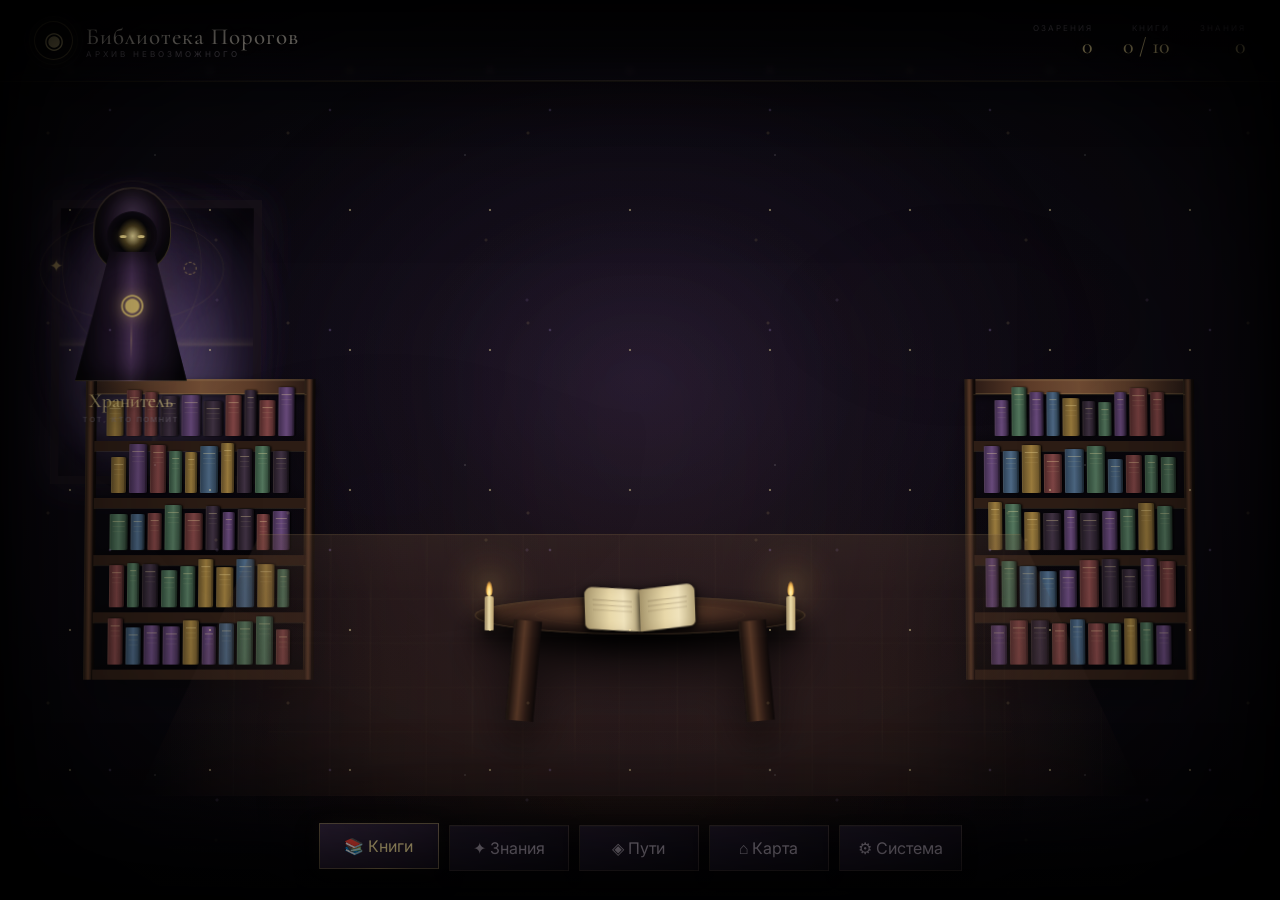
==== Мистическая библиотека/index.html @ 6eb07afe "Add files via upload" ====
<!DOCTYPE html>
<html lang="ru">
<head>
<meta charset="UTF-8">
<meta name="viewport" content="width=device-width, initial-scale=1.0">

<title>Библиотека Порогов</title>

<style>
@import url('https://fonts.googleapis.com/css2?family=Cormorant+Garamond:wght@400;500;600;700&family=Inter:wght@300;400;500;600&display=swap');

:root {
    --bg: #050408;
    --bg2: #0c0910;
    --panel: #12101a;
    --panel2: #1b1524;

    --gold: #cdb36b;
    --gold2: #f1dc98;
    --gold-soft: rgba(216, 189, 114, .25);

    --text: #e7dfd2;
    --muted: #817989;

    --purple: #654b78;
    --purple2: #a17dbd;

    --red: #8b4c4c;
    --green: #668d73;

    --shadow-deep: rgba(0, 0, 0, .85);
    --shadow-soft: rgba(0, 0, 0, .45);

    --room-w: 1180px;
    --room-h: 680px;
}

/* =========================================================
   RESET
========================================================= */

* {
    box-sizing: border-box;
    user-select: none;
}

html,
body {
    margin: 0;
    width: 100%;
    height: 100%;
    overflow: hidden;

    background:
        radial-gradient(
            ellipse at 50% 45%,
            #181321 0%,
            #0b0810 48%,
            #030307 100%
        );

    color: var(--text);
    font-family: Inter, Arial, sans-serif;
}

button {
    font: inherit;
}

/* =========================================================
   ОСНОВНАЯ СЦЕНА
========================================================= */

#game {
    position: relative;

    width: 100vw;
    height: 100vh;

    overflow: hidden;

    isolation: isolate;

    background:
        radial-gradient(
            ellipse at 50% 42%,
            rgba(82, 58, 102, .22) 0%,
            rgba(33, 24, 44, .15) 24%,
            transparent 55%
        ),
        radial-gradient(
            ellipse at 50% 100%,
            rgba(76, 43, 28, .18),
            transparent 55%
        ),
        linear-gradient(
            180deg,
            #08070c 0%,
            #0c0911 45%,
            #050408 100%
        );
}

/*
   Центральное свечение комнаты.
   Создаёт ощущение, что пространство реально освещено.
*/

#game::before {
    content: "";

    position: absolute;
    inset: -20%;

    z-index: -5;

    background:
        radial-gradient(
            ellipse at 50% 44%,
            rgba(112, 77, 135, .12),
            transparent 35%
        ),
        radial-gradient(
            ellipse at 50% 75%,
            rgba(168, 119, 61, .07),
            transparent 30%
        );

    filter: blur(35px);

    animation: roomBreath 9s ease-in-out infinite alternate;
}

/* затемнение по краям */

#game::after {
    content: "";

    position: absolute;
    inset: 0;

    z-index: 490;

    pointer-events: none;

    background:
        radial-gradient(
            ellipse at center,
            transparent 45%,
            rgba(0, 0, 0, .18) 70%,
            rgba(0, 0, 0, .75) 100%
        );

    mix-blend-mode: multiply;
}

/* =========================================================
   ФОНОВАЯ АТМОСФЕРА
========================================================= */

#stars,
#dust,
#vignette {
    position: absolute;
    inset: 0;

    pointer-events: none;
}

/* звёзды */

#stars {
    z-index: 1;

    opacity: .45;

    background-image:
        radial-gradient(
            circle,
            rgba(255, 235, 170, .9) 0 1px,
            transparent 1.6px
        ),
        radial-gradient(
            circle,
            rgba(180, 150, 220, .55) 0 1px,
            transparent 1.7px
        ),
        radial-gradient(
            circle,
            rgba(255, 255, 255, .25) 0 .7px,
            transparent 1.3px
        );

    background-size:
        140px 140px,
        220px 220px,
        310px 310px;

    animation:
        starsMove 55s linear infinite,
        starsPulse 7s ease-in-out infinite alternate;
}

/* пыль */

#dust {
    z-index: 2;

    opacity: .18;

    background:
        radial-gradient(
            circle at 20% 70%,
            rgba(214, 185, 121, .8) 0 1px,
            transparent 2px
        ),
        radial-gradient(
            circle at 70% 20%,
            rgba(169, 139, 196, .8) 0 1px,
            transparent 2px
        ),
        radial-gradient(
            circle at 80% 80%,
            rgba(214, 185, 121, .7) 0 1px,
            transparent 2px
        );

    background-size:
        240px 190px,
        310px 250px,
        270px 300px;

    filter: blur(.2px);

    animation:
        dustMove 32s linear infinite,
        dustFloat 9s ease-in-out infinite alternate;
}

/* дополнительный туман */

#dust::after {
    content: "";

    position: absolute;
    inset: 0;

    background:
        radial-gradient(
            ellipse at 30% 55%,
            rgba(105, 77, 126, .05),
            transparent 35%
        ),
        radial-gradient(
            ellipse at 75% 35%,
            rgba(221, 195, 112, .04),
            transparent 30%
        );

    filter: blur(30px);

    animation: mistDrift 18s ease-in-out infinite alternate;
}

/* виньетка */

#vignette {
    z-index: 500;

    box-shadow:
        inset 0 0 220px rgba(0, 0, 0, .95),
        inset 0 0 90px rgba(0, 0, 0, .85),
        inset 0 0 30px rgba(0, 0, 0, .7);
}

/* =========================================================
   HEADER
========================================================= */

#topbar {
    position: absolute;
    z-index: 100;

    left: 0;
    right: 0;
    top: 0;

    height: 82px;

    display: flex;
    align-items: center;
    justify-content: space-between;

    padding: 0 34px;

    background:
        linear-gradient(
            180deg,
            rgba(4, 3, 7, .98),
            rgba(5, 4, 8, .76) 55%,
            transparent
        );

    border-bottom: 1px solid rgba(216, 189, 114, .09);

    box-shadow:
        0 15px 45px rgba(0, 0, 0, .35);

    backdrop-filter: blur(3px);
}

/* тонкая золотая линия */

#topbar::after {
    content: "";

    position: absolute;

    left: 4%;
    right: 4%;
    bottom: 0;

    height: 1px;

    background:
        linear-gradient(
            90deg,
            transparent,
            rgba(216, 189, 114, .25),
            transparent
        );

    opacity: .5;
}

.logo {
    display: flex;
    align-items: center;
    gap: 13px;
}

.logoSymbol {
    position: relative;

    width: 39px;
    height: 39px;

    border: 1px solid rgba(216, 189, 114, .45);
    border-radius: 50%;

    display: grid;
    place-items: center;

    color: var(--gold2);

    font-family: "Cormorant Garamond", serif;
    font-size: 23px;

    background:
        radial-gradient(
            circle,
            rgba(216, 189, 114, .08),
            transparent 70%
        );

    box-shadow:
        0 0 20px rgba(216, 189, 114, .12),
        inset 0 0 12px rgba(216, 189, 114, .06);

    animation: logoPulse 5s ease-in-out infinite;
}

.logoSymbol::before,
.logoSymbol::after {
    content: "";

    position: absolute;

    border-radius: 50%;

    border: 1px solid rgba(216, 189, 114, .08);
}

.logoSymbol::before {
    inset: -6px;
}

.logoSymbol::after {
    inset: -11px;

    border-color: rgba(161, 125, 189, .04);
}

.logoText strong {
    display: block;

    font-family: "Cormorant Garamond", serif;
    font-size: 23px;
    font-weight: 500;

    letter-spacing: 1px;

    text-shadow:
        0 0 18px rgba(216, 189, 114, .12);
}

.logoText span {
    display: block;

    margin-top: -2px;

    color: #6d6672;

    font-size: 8px;
    letter-spacing: 3px;

    text-transform: uppercase;
}

.stats {
    display: flex;
    align-items: center;
    gap: 30px;
}

.stat {
    text-align: right;
}

.stat small {
    display: block;

    color: #68616d;

    font-size: 8px;
    letter-spacing: 2px;

    text-transform: uppercase;
}

.stat b {
    color: var(--gold2);

    font-family: "Cormorant Garamond", serif;

    font-size: 22px;
    font-weight: 500;

    text-shadow:
        0 0 12px rgba(216, 189, 114, .18);
}

/* =========================================================
   БИБЛИОТЕКА
========================================================= */

#library {
    position: absolute;
    inset: 0;

    perspective: 1400px;
}

/* пространство комнаты */

#room {
    position: absolute;

    left: 50%;
    top: 50%;

    width: var(--room-w);
    height: var(--room-h);

    transform:
        translate(-50%, -45%)
        perspective(1400px)
        rotateX(.7deg);

    transform-style: preserve-3d;
}

/* =========================================================
   ПОЛ
========================================================= */

.floor {
    position: absolute;

    left: 90px;
    right: 90px;
    bottom: 30px;

    height: 260px;

    background:
        linear-gradient(
            90deg,
            transparent,
            rgba(85, 57, 47, .12) 8%,
            rgba(67, 43, 38, .42) 25%,
            rgba(45, 29, 31, .72) 50%,
            rgba(67, 43, 38, .42) 75%,
            rgba(85, 57, 47, .12) 92%,
            transparent
        );

    clip-path: polygon(12% 0, 88% 0, 100% 100%, 0 100%);

    border-top: 1px solid rgba(216, 189, 114, .14);

    box-shadow:
        0 -20px 60px rgba(0, 0, 0, .25);
}

.floor::before {
    content: "";

    position: absolute;
    inset: 0;

    background:
        linear-gradient(
            180deg,
            rgba(216, 189, 114, .04),
            transparent 25%
        ),
        repeating-linear-gradient(
            90deg,
            transparent 0 94px,
            rgba(216, 189, 114, .025) 95px 96px
        );

    opacity: .8;
}

.floor::after {
    content: "";

    position: absolute;

    inset: 20px 13%;

    background:
        repeating-linear-gradient(
            90deg,
            transparent 0 100px,
            rgba(216, 189, 114, .045) 101px 102px
        ),
        repeating-linear-gradient(
            0deg,
            transparent 0 42px,
            rgba(216, 189, 114, .025) 43px 44px
        );

    opacity: .65;

    mask-image: linear-gradient(
        to bottom,
        transparent,
        black 20%,
        black 80%,
        transparent
    );
}

/* =========================================================
   ОКНА
========================================================= */

.window {
    position: absolute;

    top: 55px;

    width: 210px;
    height: 285px;

    border: 8px solid #171119;

    background:
        linear-gradient(
            90deg,
            transparent 48%,
            rgba(216, 189, 114, .16) 49%,
            rgba(216, 189, 114, .08) 50%,
            transparent 52%
        ),
        linear-gradient(
            0deg,
            transparent 48%,
            rgba(216, 189, 114, .16) 49%,
            rgba(216, 189, 114, .08) 50%,
            transparent 52%
        ),
        radial-gradient(
            circle at 50% 65%,
            #514567,
            #20182d 50%,
            #09080e 100%
        );

    box-shadow:
        inset 0 0 50px rgba(0, 0, 0, .95),
        inset 0 0 20px rgba(116, 83, 144, .25),
        0 0 40px rgba(70, 50, 90, .15);
}

/* лунный свет из окна */

.window::before {
    content: "";

    position: absolute;

    left: 50%;
    top: 45%;

    width: 260px;
    height: 320px;

    transform: translate(-50%, -50%);

    background:
        radial-gradient(
            ellipse,
            rgba(144, 117, 177, .13),
            rgba(102, 76, 130, .05) 35%,
            transparent 70%
        );

    filter: blur(18px);

    pointer-events: none;

    animation: moonGlow 6s ease-in-out infinite alternate;
}

.window::after {
    content: "";

    position: absolute;

    inset: -25px;

    background:
        radial-gradient(
            ellipse,
            rgba(123, 92, 153, .18),
            transparent 68%
        );

    filter: blur(8px);
}

/* =========================================================
   ПОЛКИ
========================================================= */

.shelf {
    position: absolute;

    width: 230px;
    height: 300px;

    bottom: 145px;

    filter:
        drop-shadow(0 20px 18px rgba(0, 0, 0, .4));
}

.shelf.left {
    left: 35px;
}

.shelf.right {
    right: 35px;
}

.shelfTop {
    position: absolute;

    left: 0;
    right: 0;
    top: 0;

    height: 15px;

    background:
        linear-gradient(
            90deg,
            #241713,
            #5d3d2a 28%,
            #765036 50%,
            #5d3d2a 72%,
            #241713
        );

    border: 1px solid rgba(216, 189, 114, .2);

    box-shadow:
        inset 0 1px rgba(255, 221, 164, .08),
        0 4px 8px rgba(0, 0, 0, .55);
}

.shelfSide {
    position: absolute;

    top: 0;
    bottom: 0;

    width: 11px;

    background:
        linear-gradient(
            90deg,
            #17100d,
            #593a28 45%,
            #2a1b15 70%,
            #120c0a
        );

    box-shadow:
        inset 1px 0 rgba(216, 189, 114, .08),
        inset -3px 0 rgba(0, 0, 0, .45);
}

.shelfSide.l {
    left: 0;
}

.shelfSide.r {
    right: 0;
}

.shelfRow {
    position: absolute;

    left: 9px;
    right: 9px;

    height: 57px;

    border-bottom: 10px solid #2d1d15;
    border-top: 1px solid rgba(216, 189, 114, .12);

    display: flex;
    align-items: flex-end;
    justify-content: center;

    gap: 3px;

    padding-bottom: 5px;

    box-shadow:
        inset 0 -5px 8px rgba(0, 0, 0, .25);
}

.row1 { top: 15px; }
.row2 { top: 72px; }
.row3 { top: 129px; }
.row4 { top: 186px; }
.row5 { top: 243px; }

/* =========================================================
   КНИГИ
========================================================= */

.book {
    position: relative;

    width: 15px;
    height: 43px;

    border-radius: 1px 2px 2px 1px;

    cursor: pointer;

    transition:
        transform .35s cubic-bezier(.2, .8, .2, 1),
        filter .35s,
        box-shadow .35s;

    box-shadow:
        1px 0 2px #000,
        inset 1px 0 rgba(255, 230, 180, .08),
        inset -2px 0 rgba(0, 0, 0, .25);
}

.book:hover {
    transform:
        translateY(-9px)
        translateZ(12px)
        rotate(-2deg);

    filter: brightness(1.35);

    box-shadow:
        4px 10px 15px rgba(0, 0, 0, .55),
        0 0 12px rgba(216, 189, 114, .12);
}

.book::after {
    content: "";

    position: absolute;

    left: 3px;
    right: 3px;
    top: 7px;

    height: 1px;

    background: rgba(255, 235, 170, .3);

    box-shadow:
        0 5px rgba(255, 235, 170, .08),
        0 10px rgba(255, 235, 170, .06);
}

.book.gold {
    background: linear-gradient(90deg, #604c27, #9a7b3d, #624d27);
}

.book.purple {
    background: linear-gradient(90deg, #3e2b4c, #684a7b, #34233f);
}

.book.red {
    background: linear-gradient(90deg, #4e2929, #804545, #472626);
}

.book.green {
    background: linear-gradient(90deg, #304b3a, #54775e, #293d30);
}

.book.blue {
    background: linear-gradient(90deg, #2d4054, #4d6884, #263747);
}

.book.dark {
    background: linear-gradient(90deg, #211922, #403243, #1b141d);
}

/* =========================================================
   СТОЛ
========================================================= */

.table {
    position: absolute;

    left: 50%;
    bottom: 118px;

    width: 330px;
    height: 110px;

    transform: translateX(-50%);

    filter:
        drop-shadow(0 25px 20px rgba(0, 0, 0, .55));
}

.tableTop {
    position: absolute;

    left: 0;
    right: 0;
    top: 0;

    height: 38px;

    border-radius: 50%;

    background:
        radial-gradient(
            ellipse at 45% 38%,
            #69452e,
            #40281f 45%,
            #211513 75%,
            #100b0c 100%
        );

    border: 1px solid rgba(216, 189, 114, .18);

    box-shadow:
        inset 0 2px 5px rgba(255, 215, 157, .08),
        inset 0 -8px 15px rgba(0, 0, 0, .45),
        0 14px 25px #000;
}

.tableTop::after {
    content: "";

    position: absolute;
    inset: 7px 18%;

    border-radius: 50%;

    border: 1px solid rgba(216, 189, 114, .04);
}

.tableLeg {
    position: absolute;

    top: 24px;

    width: 28px;
    height: 100px;

    background:
        linear-gradient(
            90deg,
            #120b0a,
            #563726 40%,
            #2b1a14 70%,
            #0d0808
        );

    box-shadow:
        inset 2px 0 rgba(255, 214, 151, .04);
}

.tableLeg.left {
    left: 35px;
    transform: rotate(5deg);
}

.tableLeg.right {
    right: 35px;
    transform: rotate(-5deg);
}

/* =========================================================
   ОТКРЫТАЯ КНИГА
========================================================= */

.openBook {
    position: absolute;

    z-index: 10;

    left: 50%;
    top: -10px;

    width: 110px;
    height: 45px;

    transform:
        translateX(-50%)
        rotate(-2deg);

    cursor: pointer;

    filter:
        drop-shadow(0 5px 8px rgba(0, 0, 0, .6));
}

.page {
    position: absolute;

    top: 0;

    width: 55px;
    height: 42px;

    background:
        linear-gradient(
            90deg,
            #aa9a70,
            #e8d8a9 45%,
            #f0e3bc 70%,
            #b9a97d
        );

    box-shadow:
        0 2px 6px #000,
        inset 0 0 10px rgba(100, 70, 35, .15);
}

.page.left {
    left: 0;

    transform: skewY(5deg);

    border-radius: 8px 1px 1px 5px;
}

.page.right {
    right: 0;

    transform: skewY(-5deg);

    border-radius: 1px 8px 5px 1px;
}

.page::after {
    content: "";

    position: absolute;

    left: 8px;
    right: 8px;
    top: 12px;

    height: 1px;

    background: rgba(80, 60, 40, .3);

    box-shadow:
        0 5px rgba(80, 60, 40, .25),
        0 10px rgba(80, 60, 40, .2);
}

/* =========================================================
   СВЕЧИ
========================================================= */

.candle {
    position: absolute;

    bottom: 194px;

    width: 9px;
    height: 34px;

    z-index: 20;

    background:
        linear-gradient(
            90deg,
            #8f7955,
            #eee0b0 48%,
            #b39b6c
        );

    border-radius: 2px 2px 1px 1px;

    box-shadow:
        inset 1px 0 rgba(255, 255, 220, .2),
        0 5px 8px rgba(0, 0, 0, .45);
}

/* свет свечи */

.candle::after {
    content: "";

    position: absolute;

    left: 50%;
    top: -55px;

    width: 90px;
    height: 90px;

    transform: translateX(-50%);

    border-radius: 50%;

    background:
        radial-gradient(
            circle,
            rgba(255, 214, 116, .14),
            rgba(216, 157, 66, .05) 35%,
            transparent 70%
        );

    filter: blur(7px);

    animation: candleGlow 1.4s ease-in-out infinite alternate;
}

.candle::before {
    content: "";

    position: absolute;

    width: 7px;
    height: 15px;

    left: 1px;
    top: -15px;

    border-radius: 50% 50% 45% 45%;

    background:
        radial-gradient(
            ellipse at 50% 75%,
            #fff9c5,
            #ffd36d 38%,
            #d89942 55%,
            transparent 75%
        );

    filter: blur(.3px);

    animation:
        flame 1.2s ease-in-out infinite alternate;
}

.candle.one {
    left: 435px;
}

.candle.two {
    right: 435px;
}

/* =========================================================
   ХРАНИТЕЛЬ
========================================================= */

#keeper {
    position: absolute;

    z-index: 80;

    width: 160px;
    height: 245px;

    cursor: pointer;

    transition:
        left 1.2s cubic-bezier(.2, .8, .2, 1),
        top 1.2s cubic-bezier(.2, .8, .2, 1),
        opacity .7s,
        transform .6s;

    animation:
        keeperFloat 5s ease-in-out infinite;
}

.keeperAura {
    position: absolute;

    left: 50%;
    top: 45px;

    width: 190px;
    height: 190px;

    transform: translateX(-50%);

    border-radius: 50%;

    background:
        radial-gradient(
            circle,
            rgba(221, 195, 112, .18),
            rgba(120, 76, 155, .1) 36%,
            transparent 70%
        );

    filter: blur(10px);

    animation:
        auraPulse 4s ease-in-out infinite;
}

.keeperShadow {
    position: absolute;

    left: 50%;
    bottom: 8px;

    width: 115px;
    height: 25px;

    transform: translateX(-50%);

    border-radius: 50%;

    background:
        radial-gradient(
            ellipse,
            rgba(220, 188, 100, .2),
            transparent 70%
        );

    filter: blur(6px);

    animation: shadowPulse 5s ease-in-out infinite;
}

.keeperBody {
    position: absolute;

    left: 50%;
    bottom: 13px;

    width: 110px;
    height: 190px;

    transform: translateX(-50%);
}

.keeperHood {
    position: absolute;

    left: 50%;
    top: 0;

    width: 78px;
    height: 85px;

    transform: translateX(-50%);

    border-radius: 48% 48% 42% 42%;

    background:
        radial-gradient(
            ellipse at 50% 30%,
            #4a3754,
            #201526 48%,
            #0a080e 80%
        );

    border: 1px solid rgba(220, 190, 105, .25);

    box-shadow:
        inset 0 0 25px #000,
        inset 0 0 8px rgba(216, 189, 114, .1),
        0 0 30px rgba(100, 70, 130, .15);
}

.keeperFace {
    position: absolute;

    left: 50%;
    top: 23px;

    width: 51px;
    height: 50px;

    transform: translateX(-50%);

    border-radius: 50%;

    background:
        radial-gradient(
            ellipse,
            #050409 0 45%,
            #100b15 70%,
            transparent 72%
        );

    overflow: hidden;
}

.keeperLight {
    position: absolute;

    left: 50%;
    top: 50%;

    width: 30px;
    height: 36px;

    transform: translate(-50%, -50%);

    border-radius: 50%;

    background:
        radial-gradient(
            ellipse,
            rgba(255, 238, 171, .95),
            rgba(220, 182, 83, .35) 40%,
            transparent 72%
        );

    filter: blur(.5px);

    animation:
        keeperLight 3s ease-in-out infinite;
}

.keeperEye {
    position: absolute;

    z-index: 4;

    top: 24px;

    width: 7px;
    height: 3px;

    border-radius: 50%;

    background: #f6df91;

    box-shadow:
        0 0 8px #f0ce6b,
        0 0 18px rgba(240, 206, 107, .7);
}

.keeperEye.left {
    left: 13px;
}

.keeperEye.right {
    right: 13px;
}

.keeperRobe {
    position: absolute;

    left: 50%;
    top: 65px;

    width: 112px;
    height: 130px;

    transform: translateX(-50%);

    clip-path: polygon(
        30% 0,
        70% 0,
        100% 100%,
        0 100%
    );

    background:
        linear-gradient(
            90deg,
            #09070d,
            #24172d 35%,
            #50365e 50%,
            #24172d 65%,
            #08070c
        );

    box-shadow:
        inset 0 0 30px #000,
        inset 0 0 10px rgba(216, 189, 114, .06);

    border-bottom: 1px solid rgba(220, 190, 105, .2);
}

.robeSymbol {
    position: absolute;

    left: 50%;
    top: 35px;

    transform: translateX(-50%);

    color: #d8bd6d;

    font-family: "Cormorant Garamond", serif;
    font-size: 29px;

    text-shadow:
        0 0 15px rgba(220, 190, 105, .7),
        0 0 30px rgba(220, 190, 105, .25);

    animation: symbolPulse 3.5s infinite;
}

.robeLine {
    position: absolute;

    left: 50%;
    top: 70px;

    width: 1px;
    height: 38px;

    transform: translateX(-50%);

    background:
        linear-gradient(
            transparent,
            rgba(220, 190, 105, .5),
            transparent
        );
}

.keeperOrbit {
    position: absolute;

    left: 50%;
    top: 72px;

    width: 185px;
    height: 105px;

    transform: translateX(-50%);

    border: 1px solid rgba(220, 190, 105, .07);

    border-radius: 50%;

    pointer-events: none;

    box-shadow:
        0 0 20px rgba(161, 125, 189, .04);
}

.keeperOrbit span {
    position: absolute;

    color: rgba(220, 190, 105, .5);

    font-family: "Cormorant Garamond", serif;
    font-size: 17px;

    text-shadow:
        0 0 10px rgba(220, 190, 105, .25);
}

.orbit1 {
    animation: orbitRotate 13s linear infinite;
}

.orbit1 span {
    left: 8px;
    top: 38px;
}

.orbit2 {
    width: 140px;
    height: 175px;

    top: 35px;

    animation: orbitReverse 17s linear infinite;
}

.orbit2 span {
    right: 3px;
    top: 76px;
}

.keeperName {
    position: absolute;

    left: 50%;
    bottom: -35px;

    transform: translateX(-50%);

    width: 190px;

    text-align: center;

    opacity: .72;

    text-shadow:
        0 2px 8px rgba(0, 0, 0, .9);
}

.keeperName strong {
    display: block;

    color: #d9c783;

    font-family: "Cormorant Garamond", serif;
    font-size: 20px;
    font-weight: 500;
}

.keeperName span {
    display: block;

    margin-top: 2px;

    color: #756d79;

    font-size: 7px;
    letter-spacing: 2px;

    text-transform: uppercase;
}

.keeperPrompt {
    position: absolute;

    left: 50%;
    top: -25px;

    transform:
        translateX(-50%)
        scale(.7);

    width: 26px;
    height: 26px;

    display: grid;
    place-items: center;

    border-radius: 50%;

    border: 1px solid rgba(220, 190, 105, .4);

    color: #e4cd83;

    font-size: 9px;

    background:
        radial-gradient(
            circle,
            rgba(216, 189, 114, .08),
            transparent
        );

    opacity: 0;

    transition: .3s;
}

#keeper:hover {
    transform:
        scale(1.06)
        translateY(-5px);

    filter:
        drop-shadow(0 0 35px rgba(210, 180, 100, .35));
}

#keeper:hover .keeperPrompt {
    opacity: 1;

    transform:
        translateX(-50%)
        scale(1);
}

#keeper.hidden {
    opacity: 0;
    pointer-events: none;
}

/* =========================================================
   НИЖНЕЕ МЕНЮ
========================================================= */

#bottom {
    position: absolute;

    z-index: 100;

    left: 0;
    right: 0;
    bottom: 0;

    height: 105px;

    display: flex;
    align-items: center;
    justify-content: center;

    gap: 10px;

    background:
        linear-gradient(
            0deg,
            rgba(4, 4, 7, .99),
            rgba(4, 4, 7, .82),
            transparent
        );

    box-shadow:
        0 -20px 50px rgba(0, 0, 0, .25);
}

.menuBtn {
    position: relative;

    min-width: 120px;

    padding: 12px 18px;

    border: 1px solid rgba(216, 189, 114, .12);

    background:
        linear-gradient(
            135deg,
            rgba(30, 23, 39, .88),
            rgba(13, 10, 18, .92)
        );

    color: #938a98;

    cursor: pointer;

    transition:
        color .3s,
        border-color .3s,
        background .3s,
        transform .3s,
        box-shadow .3s;

    box-shadow:
        0 5px 15px rgba(0, 0, 0, .25),
        inset 0 1px rgba(255, 255, 255, .02);
}

.menuBtn::before {
    content: "";

    position: absolute;

    left: 20%;
    right: 20%;
    bottom: -1px;

    height: 1px;

    background:
        linear-gradient(
            90deg,
            transparent,
            rgba(216, 189, 114, .45),
            transparent
        );

    transform: scaleX(0);

    transition: transform .3s;
}

.menuBtn:hover,
.menuBtn.active {
    color: var(--gold2);

    border-color: rgba(216, 189, 114, .4);

    background:
        linear-gradient(
            135deg,
            rgba(53, 39, 64, .95),
            rgba(25, 18, 32, .95)
        );

    transform: translateY(-2px);

    box-shadow:
        0 8px 25px rgba(0, 0, 0, .4),
        0 0 20px rgba(216, 189, 114, .06);
}

.menuBtn:hover::before,
.menuBtn.active::before {
    transform: scaleX(1);
}

/* =========================================================
   ПАНЕЛИ
========================================================= */

.overlay {
    position: absolute;

    z-index: 400;

    inset: 0;

    display: none;

    align-items: center;
    justify-content: center;

    background:
        radial-gradient(
            ellipse at center,
            rgba(70, 45, 88, .08),
            rgba(2, 2, 5, .86)
        );

    backdrop-filter: blur(10px);
}

.overlay::before {
    content: "";

    position: absolute;
    inset: 0;

    background:
        radial-gradient(
            circle at center,
            transparent 25%,
            rgba(0, 0, 0, .4) 100%
        );

    pointer-events: none;
}

.overlay.show {
    display: flex;

    animation: overlayAppear .45s ease both;
}

.panel {
    position: relative;

    width: min(900px, 90vw);
    max-height: 82vh;

    overflow: auto;

    padding: 35px;

    background:
        linear-gradient(
            135deg,
            rgba(31, 23, 41, .98),
            rgba(9, 8, 13, .99)
        );

    border: 1px solid rgba(216, 189, 114, .22);

    box-shadow:
        0 30px 100px #000,
        0 0 80px rgba(94, 63, 116, .12),
        inset 0 0 60px rgba(110, 70, 130, .05);

    animation:
        panelAppear .5s cubic-bezier(.2, .8, .2, 1) both;
}

.panel::before {
    content: "";

    position: absolute;

    inset: 0;

    pointer-events: none;

    background:
        radial-gradient(
            ellipse at 50% 0%,
            rgba(216, 189, 114, .06),
            transparent 45%
        );
}

.panel::-webkit-scrollbar {
    width: 5px;
}

.panel::-webkit-scrollbar-thumb {
    background:
        linear-gradient(
            #66506f,
            #382d3e
        );
}

.close {
    float: right;

    border: 0;

    background: none;

    color: #776f7b;

    font-size: 22px;

    cursor: pointer;

    transition: .25s;
}

.close:hover {
    color: var(--gold2);

    transform: rotate(90deg);
}

.panelTitle {
    margin: 0 0 5px;

    font-family: "Cormorant Garamond", serif;

    font-size: 38px;
    font-weight: 500;

    color: var(--gold2);

    text-shadow:
        0 0 25px rgba(216, 189, 114, .1);
}

.panelSubtitle {
    color: #766d79;

    font-size: 10px;
    letter-spacing: 3px;

    text-transform: uppercase;

    margin-bottom: 28px;
}

/* =========================================================
   КНИГИ
========================================================= */

.booksGrid {
    display: grid;

    grid-template-columns: repeat(3, 1fr);

    gap: 12px;
}

.bookCard {
    position: relative;

    min-height: 180px;

    padding: 20px;

    background:
        linear-gradient(
            135deg,
            rgba(39, 29, 47, .8),
            rgba(20, 15, 26, .85)
        );

    border: 1px solid rgba(216, 189, 114, .1);

    cursor: pointer;

    transition:
        transform .35s,
        border-color .35s,
        background .35s,
        box-shadow .35s;

    box-shadow:
        0 8px 20px rgba(0, 0, 0, .2);
}

.bookCard:hover {
    transform: translateY(-5px);

    border-color: rgba(216, 189, 114, .35);

    background:
        linear-gradient(
            135deg,
            rgba(57, 42, 66, .92),
            rgba(24, 18, 31, .95)
        );

    box-shadow:
        0 14px 35px rgba(0, 0, 0, .45),
        0 0 25px rgba(216, 189, 114, .05);
}

.bookCard.locked {
    opacity: .38;
    filter: grayscale(.6);
}

.bookCard .cover {
    width: 45px;
    height: 58px;

    margin-bottom: 15px;

    display: grid;
    place-items: center;

    color: #e3ce8b;

    font-family: "Cormorant Garamond", serif;
    font-size: 24px;

    background:
        linear-gradient(
            145deg,
            #59446a,
            #1e1425
        );

    border: 1px solid rgba(216, 189, 114, .25);

    box-shadow:
        3px 5px 10px #000,
        inset 0 1px rgba(255, 235, 180, .08);
}

.bookCard h3 {
    margin: 0 0 6px;

    font-family: "Cormorant Garamond", serif;

    font-size: 22px;
    font-weight: 500;
}

.bookCard p {
    margin: 0;

    color: #847b87;

    font-size: 11px;
    line-height: 1.6;
}

.tag {
    position: absolute;

    right: 12px;
    top: 12px;

    color: #786c80;

    font-size: 8px;
    letter-spacing: 1px;

    text-transform: uppercase;
}

/* =========================================================
   ЧТЕНИЕ
========================================================= */

.reader {
    width: min(760px, 90vw);

    min-height: 550px;
}

.readerContent {
    padding: 25px 45px 35px;

    background:
        linear-gradient(
            90deg,
            rgba(126, 104, 66, .04),
            rgba(230, 215, 176, .07),
            rgba(126, 104, 66, .04)
        );

    border: 1px solid rgba(216, 189, 114, .08);

    box-shadow:
        inset 0 0 50px rgba(0, 0, 0, .12);
}

.reader h2 {
    margin: 0;

    font-family: "Cormorant Garamond", serif;

    font-size: 38px;

    color: #eadba9;

    text-shadow:
        0 0 18px rgba(216, 189, 114, .08);
}

.reader .author {
    margin: 5px 0 30px;

    color: #766d79;

    font-size: 9px;
    letter-spacing: 2px;

    text-transform: uppercase;
}

.reader p {
    font-family: "Cormorant Garamond", serif;

    font-size: 20px;
    line-height: 1.65;

    color: #d8d0c1;
}

.reader .insight {
    margin-top: 30px;

    padding: 18px;

    border-left: 2px solid var(--gold);

    background:
        linear-gradient(
            90deg,
            rgba(216, 189, 114, .07),
            transparent
        );

    color: #d7c47e;

    font-family: "Cormorant Garamond", serif;

    font-size: 19px;

    box-shadow:
        inset 10px 0 25px rgba(216, 189, 114, .025);
}

.readButton {
    margin-top: 25px;

    padding: 12px 25px;

    border: 1px solid rgba(216, 189, 114, .3);

    background:
        linear-gradient(
            135deg,
            #2c2134,
            #17111e
        );

    color: var(--gold2);

    cursor: pointer;

    transition: .3s;

    box-shadow:
        0 6px 15px rgba(0, 0, 0, .25);
}

.readButton:hover {
    background:
        linear-gradient(
            135deg,
            #3c2b49,
            #21182b
        );

    transform: translateY(-2px);

    box-shadow:
        0 10px 25px rgba(0, 0, 0, .35),
        0 0 20px rgba(216, 189, 114, .05);
}

/* =========================================================
   ЗНАНИЯ
========================================================= */

.knowledgeGrid {
    display: grid;

    grid-template-columns: repeat(4, 1fr);

    gap: 10px;
}

.knowledge {
    min-height: 120px;

    padding: 15px;

    border: 1px solid rgba(216, 189, 114, .1);

    background:
        linear-gradient(
            145deg,
            #1b1522,
            #110d16
        );

    box-shadow:
        0 5px 15px rgba(0, 0, 0, .18);
}

.knowledge.unlocked {
    border-color: rgba(216, 189, 114, .3);

    box-shadow:
        0 0 25px rgba(216, 189, 114, .04);
}

.knowledge .symbol {
    color: #a98bc4;

    font-size: 25px;

    text-shadow:
        0 0 12px rgba(169, 139, 196, .3);
}

.knowledge h4 {
    margin: 7px 0 4px;

    font-family: "Cormorant Garamond", serif;

    font-size: 19px;
}

.knowledge p {
    margin: 0;

    color: #776e7b;

    font-size: 9px;
    line-height: 1.5;
}

/* =========================================================
   КВЕСТЫ
========================================================= */

.quest {
    padding: 18px;

    margin-bottom: 10px;

    background:
        linear-gradient(
            90deg,
            rgba(31, 23, 39, .95),
            rgba(20, 15, 26, .8)
        );

    border-left: 2px solid #594463;

    box-shadow:
        0 5px 15px rgba(0, 0, 0, .18);

    transition: .3s;
}

.quest:hover {
    transform: translateX(3px);

    border-left-color: rgba(216, 189, 114, .4);
}

.quest.done {
    border-color: #668d73;

    box-shadow:
        0 0 20px rgba(102, 141, 115, .04);
}

.quest h3 {
    margin: 0 0 6px;

    font-family: "Cormorant Garamond", serif;

    color: #d9c783;
}

.quest p {
    margin: 0;

    color: #817987;

    font-size: 11px;
}

.quest b {
    color: #c8b36d;
}

/* =========================================================
   ДИАЛОГ
========================================================= */

#dialog {
    position: absolute;

    z-index: 600;

    left: 50%;
    bottom: 110px;

    transform:
        translateX(-50%)
        translateY(30px);

    width: min(720px, 90vw);

    opacity: 0;

    pointer-events: none;

    transition: .4s;
}

#dialog.show {
    opacity: 1;

    pointer-events: auto;

    transform:
        translateX(-50%)
        translateY(0);
}

.dialogBox {
    position: relative;

    padding: 24px 28px;

    background:
        linear-gradient(
            135deg,
            rgba(24, 17, 30, .98),
            rgba(8, 7, 11, .98)
        );

    border: 1px solid rgba(216, 189, 114, .22);

    box-shadow:
        0 20px 70px #000,
        0 0 40px rgba(100, 70, 130, .08);
}

.dialogBox::before {
    content: "";

    position: absolute;

    left: 15%;
    right: 15%;
    top: -1px;

    height: 1px;

    background:
        linear-gradient(
            90deg,
            transparent,
            rgba(216, 189, 114, .35),
            transparent
        );
}

.dialogName {
    color: #d9c783;

    font-family: "Cormorant Garamond", serif;

    font-size: 20px;
}

#dialogText {
    min-height: 55px;

    margin: 10px 0 18px;

    color: #d5cec0;

    font-family: "Cormorant Garamond", serif;

    font-size: 20px;
    line-height: 1.5;

    transition: opacity .18s;
}

#dialogButtons {
    display: flex;

    justify-content: flex-end;
}

#dialogButtons button {
    padding: 8px 18px;

    border: 1px solid rgba(216, 189, 114, .25);

    background:
        linear-gradient(
            135deg,
            #241b2d,
            #14101a
        );

    color: #d8bd72;

    cursor: pointer;

    transition: .25s;
}

#dialogButtons button:hover {
    border-color: rgba(216, 189, 114, .5);

    color: #f0d995;

    box-shadow:
        0 0 18px rgba(216, 189, 114, .06);
}

/* =========================================================
   УВЕДОМЛЕНИЯ
========================================================= */

#toast {
    position: absolute;

    z-index: 800;

    left: 50%;
    top: 90px;

    transform:
        translateX(-50%)
        translateY(-20px);

    padding: 13px 22px;

    background:
        linear-gradient(
            135deg,
            rgba(28, 21, 36, .98),
            rgba(11, 9, 14, .98)
        );

    border: 1px solid rgba(216, 189, 114, .25);

    color: #d9c783;

    font-family: "Cormorant Garamond", serif;

    font-size: 18px;

    opacity: 0;

    pointer-events: none;

    transition: .4s;

    box-shadow:
        0 12px 35px rgba(0, 0, 0, .5),
        0 0 25px rgba(216, 189, 114, .04);
}

#toast.show {
    opacity: 1;

    transform:
        translateX(-50%)
        translateY(0);
}

/* =========================================================
   MAP — НОВАЯ БОЛЕЕ ОБЪЁМНАЯ ВЕРСИЯ
========================================================= */

.map {
    position: relative;

    width: 100%;
    height: 470px;

    overflow: hidden;

    background:
        radial-gradient(
            ellipse at 50% 50%,
            rgba(79, 59, 101, .3),
            transparent 45%
        ),
        radial-gradient(
            ellipse at 20% 30%,
            rgba(104, 73, 125, .12),
            transparent 30%
        ),
        radial-gradient(
            ellipse at 80% 70%,
            rgba(216, 189, 114, .05),
            transparent 30%
        ),
        #08070d;

    border: 1px solid rgba(216, 189, 114, .13);

    box-shadow:
        inset 0 0 80px rgba(0, 0, 0, .65),
        inset 0 0 25px rgba(111, 77, 139, .08),
        0 20px 50px rgba(0, 0, 0, .25);

    isolation: isolate;
}

/* туман карты */

.map::before {
    content: "";

    position: absolute;
    inset: -20%;

    z-index: -1;

    background:
        radial-gradient(
            ellipse at 30% 40%,
            rgba(126, 93, 153, .09),
            transparent 35%
        ),
        radial-gradient(
            ellipse at 70% 60%,
            rgba(216, 189, 114, .05),
            transparent 30%
        );

    filter: blur(25px);

    animation:
        mapMist 14s ease-in-out infinite alternate;
}

/* сетка */

.map::after {
    content: "";

    position: absolute;
    inset: 0;

    z-index: -1;

    opacity: .22;

    background:
        linear-gradient(
            rgba(216, 189, 114, .035) 1px,
            transparent 1px
        ),
        linear-gradient(
            90deg,
            rgba(216, 189, 114, .035) 1px,
            transparent 1px
        );

    background-size: 45px 45px;

    mask-image:
        radial-gradient(
            ellipse at center,
            black,
            transparent 85%
        );
}

.mapRoom {
    position: absolute;

    padding: 15px;

    border: 1px solid rgba(216, 189, 114, .25);

    background:
        linear-gradient(
            145deg,
            rgba(31, 24, 42, .95),
            rgba(12, 9, 16, .95)
        );

    color: #b6a9b9;

    text-align: center;

    cursor: pointer;

    transition:
        .35s;

    box-shadow:
        0 8px 20px rgba(0, 0, 0, .45),
        inset 0 1px rgba(255, 255, 255, .025);
}

.mapRoom::before {
    content: "";

    position: absolute;
    inset: 2px;

    border: 1px solid rgba(216, 189, 114, .025);

    pointer-events: none;
}

.mapRoom:hover,
.mapRoom.current {
    border-color: rgba(216, 189, 114, .7);

    color: #e8d590;

    transform: translateY(-2px);

    box-shadow:
        0 12px 30px rgba(0, 0, 0, .55),
        0 0 25px rgba(216, 189, 114, .1),
        inset 0 0 20px rgba(216, 189, 114, .035);
}

/*
   Текущая комната получает "живое" свечение.
*/

.mapRoom.current::after {
    content: "";

    position: absolute;

    inset: -12px;

    border-radius: inherit;

    background:
        radial-gradient(
            ellipse,
            rgba(216, 189, 114, .1),
            transparent 70%
        );

    filter: blur(5px);

    z-index: -1;

    animation: currentRoomPulse 2.8s ease-in-out infinite;
}

/* =========================================================
   ЛИНИИ КАРТЫ
========================================================= */

.mapLine {
    position: absolute;

    height: 2px;

    background:
        linear-gradient(
            90deg,
            rgba(216, 189, 114, .05),
            rgba(216, 189, 114, .38),
            rgba(161, 125, 189, .2),
            rgba(216, 189, 114, .05)
        );

    transform-origin: left;

    box-shadow:
        0 0 8px rgba(216, 189, 114, .08);

    opacity: .7;
}

/*
   Если JS добавляет классы .active / .completed
   к линиям карты — они автоматически станут ярче.
*/

.mapLine.active,
.mapLine.completed {
    background:
        linear-gradient(
            90deg,
            transparent,
            rgba(216, 189, 114, .9),
            rgba(240, 217, 149, .7),
            transparent
        );

    box-shadow:
        0 0 8px rgba(216, 189, 114, .3),
        0 0 18px rgba(216, 189, 114, .12);

    animation: mapLineFlow 2.2s linear infinite;
}

.mapLine.completed {
    opacity: .85;
}

/* =========================================================
   АНИМАЦИИ
========================================================= */

@keyframes roomBreath {
    0% {
        transform: scale(1);
        opacity: .7;
    }

    100% {
        transform: scale(1.06);
        opacity: 1;
    }
}

@keyframes starsMove {
    from {
        background-position:
            0 0,
            0 0,
            0 0;
    }

    to {
        background-position:
            140px 700px,
            -220px 440px,
            310px -310px;
    }
}

@keyframes starsPulse {
    0% {
        opacity: .28;
    }

    100% {
        opacity: .58;
    }
}

@keyframes dustMove {
    from {
        background-position:
            0 0,
            0 0,
            0 0;
    }

    to {
        background-position:
            180px -260px,
            -220px 170px,
            300px 220px;
    }
}

@keyframes dustFloat {
    from {
        transform: translate3d(0, 0, 0);
    }

    to {
        transform: translate3d(12px, -8px, 0);
    }
}

@keyframes mistDrift {
    from {
        transform: translateX(-2%);
    }

    to {
        transform: translateX(2%);
    }
}

@keyframes logoPulse {
    0%,
    100% {
        box-shadow:
            0 0 20px rgba(216, 189, 114, .08),
            inset 0 0 12px rgba(216, 189, 114, .04);
    }

    50% {
        box-shadow:
            0 0 28px rgba(216, 189, 114, .16),
            inset 0 0 18px rgba(216, 189, 114, .08);
    }
}

@keyframes moonGlow {
    from {
        opacity: .65;
        transform: translate(-50%, -50%) scale(.95);
    }

    to {
        opacity: 1;
        transform: translate(-50%, -50%) scale(1.06);
    }
}

@keyframes candleGlow {
    from {
        opacity: .55;
        transform: translateX(-50%) scale(.9);
    }

    to {
        opacity: 1;
        transform: translateX(-50%) scale(1.12);
    }
}

@keyframes flame {
    0% {
        transform:
            translateX(0)
            scale(1)
            rotate(-2deg);
    }

    50% {
        transform:
            translateX(1px)
            scale(1.08, .94)
            rotate(3deg);
    }

    100% {
        transform:
            translateX(-1px)
            scale(.94, 1.08)
            rotate(-3deg);
    }
}

@keyframes keeperFloat {
    0%,
    100% {
        margin-top: 0;
    }

    50% {
        margin-top: -8px;
    }
}

@keyframes keeperLight {
    0%,
    100% {
        opacity: .65;
        transform: translate(-50%, -50%) scale(.92);
    }

    50% {
        opacity: 1;
        transform: translate(-50%, -50%) scale(1.08);
    }
}

@keyframes auraPulse {
    0%,
    100% {
        opacity: .65;
        transform: translateX(-50%) scale(.92);
    }

    50% {
        opacity: 1;
        transform: translateX(-50%) scale(1.08);
    }
}

@keyframes shadowPulse {
    0%,
    100% {
        transform: translateX(-50%) scale(.9);
        opacity: .6;
    }

    50% {
        transform: translateX(-50%) scale(1.08);
        opacity: .9;
    }
}

@keyframes symbolPulse {
    0%,
    100% {
        opacity: .65;
        text-shadow:
            0 0 12px rgba(220, 190, 105, .4);
    }

    50% {
        opacity: 1;
        text-shadow:
            0 0 18px rgba(220, 190, 105, .85),
            0 0 35px rgba(220, 190, 105, .25);
    }
}

@keyframes orbitRotate {
    from {
        transform:
            translateX(-50%)
            rotate(0deg);
    }

    to {
        transform:
            translateX(-50%)
            rotate(360deg);
    }
}

@keyframes orbitReverse {
    from {
        transform:
            translateX(-50%)
            rotate(360deg);
    }

    to {
        transform:
            translateX(-50%)
            rotate(0deg);
    }
}

@keyframes overlayAppear {
    from {
        opacity: 0;
    }

    to {
        opacity: 1;
    }
}

@keyframes panelAppear {
    from {
        opacity: 0;
        transform:
            translateY(18px)
            scale(.97);
    }

    to {
        opacity: 1;
        transform:
            translateY(0)
            scale(1);
    }
}

@keyframes mapMist {
    from {
        transform:
            translate(-2%, -1%)
            scale(1);
    }

    to {
        transform:
            translate(2%, 1%)
            scale(1.06);
    }
}

@keyframes currentRoomPulse {
    0%,
    100% {
        opacity: .35;
        transform: scale(.92);
    }

    50% {
        opacity: 1;
        transform: scale(1.05);
    }
}

@keyframes mapLineFlow {
    from {
        background-position: 0 0;
    }

    to {
        background-position: 160px 0;
    }
}

/* =========================================================
   МОБИЛЬНЫЙ РЕЖИМ
========================================================= */

@media (max-width: 900px) {
    #topbar {
        padding: 0 18px;
    }

    .stats {
        gap: 12px;
    }

    .stat:nth-child(n + 3) {
        display: none;
    }

    #room {
        transform:
            translate(-50%, -45%)
            scale(.82);
    }

    .booksGrid {
        grid-template-columns: repeat(2, 1fr);
    }

    .knowledgeGrid {
        grid-template-columns: repeat(2, 1fr);
    }

    .panel {
        width: 94vw;
        padding: 25px;
    }
}

@media (max-width: 600px) {
    #room {
        transform:
            translate(-50%, -45%)
            scale(.62);
    }

    .logoText {
        display: none;
    }

    #bottom {
        height: 82px;
    }

    .menuBtn {
        min-width: 0;
        padding: 10px 12px;

        font-size: 11px;
    }

    .booksGrid,
    .knowledgeGrid {
        grid-template-columns: 1fr;
    }

    .readerContent {
        padding: 20px;
    }

    .reader p {
        font-size: 18px;
    }
}

/* =========================================================
   УМЕНЬШЕНИЕ АНИМАЦИЙ
========================================================= */

@media (prefers-reduced-motion: reduce) {
    *,
    *::before,
    *::after {
        animation-duration: .01ms !important;
        animation-iteration-count: 1 !important;
        transition-duration: .01ms !important;
    }
}

</style>
</head>

<body>

<div id="game">

    <div id="stars"></div>
    <div id="dust"></div>


    <!-- =====================================================
         HEADER
    ====================================================== -->

    <header id="topbar">

        <div class="logo">

            <div class="logoSymbol">◉</div>

            <div class="logoText">
                <strong>Библиотека Порогов</strong>
                <span>архив невозможного</span>
            </div>

        </div>

        <div class="stats">

            <div class="stat">
                <small>Озарения</small>
                <b id="insightStat">0</b>
            </div>

            <div class="stat">
                <small>Книги</small>
                <b id="bookStat">0 / 10</b>
            </div>

            <div class="stat">
                <small>Знания</small>
                <b id="knowledgeStat">0</b>
            </div>

        </div>

    </header>


    <!-- =====================================================
         БИБЛИОТЕКА
    ====================================================== -->

    <main id="library">

        <div id="room">

            <div class="window left"></div>
            <div class="window right"></div>


            <div class="shelf left">

                <div class="shelfTop"></div>
                <div class="shelfSide l"></div>
                <div class="shelfSide r"></div>

                <div class="shelfRow row1"></div>
                <div class="shelfRow row2"></div>
                <div class="shelfRow row3"></div>
                <div class="shelfRow row4"></div>
                <div class="shelfRow row5"></div>

            </div>


            <div class="shelf right">

                <div class="shelfTop"></div>
                <div class="shelfSide l"></div>
                <div class="shelfSide r"></div>

                <div class="shelfRow row1"></div>
                <div class="shelfRow row2"></div>
                <div class="shelfRow row3"></div>
                <div class="shelfRow row4"></div>
                <div class="shelfRow row5"></div>

            </div>


            <div class="floor"></div>


            <div class="table">

                <div class="tableTop">

                    <div
                        class="openBook"
                        onclick="openBook(0)"
                    >

                        <div class="page left"></div>
                        <div class="page right"></div>

                    </div>

                </div>

                <div class="tableLeg left"></div>
                <div class="tableLeg right"></div>

            </div>


            <div class="candle one"></div>
            <div class="candle two"></div>


            <!-- =================================================
                 ХРАНИТЕЛЬ
            ================================================== -->

            <div
                id="keeper"
                onclick="talkKeeper()"
            >

                <div class="keeperAura"></div>
                <div class="keeperShadow"></div>

                <div class="keeperOrbit orbit1">
                    <span>✦</span>
                </div>

                <div class="keeperOrbit orbit2">
                    <span>◌</span>
                </div>

                <div class="keeperBody">

                    <div class="keeperHood">

                        <div class="keeperFace">

                            <div class="keeperLight"></div>

                            <div class="keeperEye left"></div>
                            <div class="keeperEye right"></div>

                        </div>

                    </div>

                    <div class="keeperRobe">

                        <div class="robeSymbol">◉</div>
                        <div class="robeLine"></div>

                    </div>

                </div>

                <div class="keeperName">

                    <strong>Хранитель</strong>

                    <span>
                        тот, кто помнит
                    </span>

                </div>

                <div class="keeperPrompt">
                    E
                </div>

            </div>

        </div>

    </main>


    <!-- =====================================================
         НИЖНЕЕ МЕНЮ
    ====================================================== -->

    <nav id="bottom">

        <button
            class="menuBtn active"
            onclick="showPanel('booksPanel')"
        >
            📚 Книги
        </button>

        <button
            class="menuBtn"
            onclick="showPanel('knowledgePanel')"
        >
            ✦ Знания
        </button>

        <button
            class="menuBtn"
            onclick="showPanel('questPanel')"
        >
            ◈ Пути
        </button>

        <button
            class="menuBtn"
            onclick="showPanel('mapPanel')"
        >
            ⌂ Карта
        </button>

        <button
            class="menuBtn"
            onclick="showPanel('settingsPanel')"
        >
            ⚙ Система
        </button>

    </nav>


    <!-- =====================================================
         ДИАЛОГ
    ====================================================== -->

    <div id="dialog">

        <div class="dialogBox">

            <div class="dialogName">
                Хранитель
            </div>

            <div id="dialogText"></div>

            <div id="dialogButtons"></div>

        </div>

    </div>


    <!-- =====================================================
         BOOKS
    ====================================================== -->

    <section
        id="booksPanel"
        class="overlay"
    >

        <div class="panel">

            <button
                class="close"
                onclick="closePanels()"
            >
                ×
            </button>

            <h1 class="panelTitle">
                Архив
            </h1>

            <div class="panelSubtitle">
                десять книг первого круга
            </div>

            <div
                id="booksGrid"
                class="booksGrid"
            ></div>

        </div>

    </section>


    <!-- =====================================================
         READER
    ====================================================== -->

    <section
        id="readerPanel"
        class="overlay"
    >

        <div class="panel reader">

            <button
                class="close"
                onclick="closeReader()"
            >
                ×
            </button>

            <div class="readerContent">

                <h2 id="readerTitle"></h2>

                <div
                    id="readerAuthor"
                    class="author"
                ></div>

                <div id="readerText"></div>

                <div
                    id="readerInsight"
                    class="insight"
                ></div>

                <button
                    id="readerButton"
                    class="readButton"
                    onclick="finishReading()"
                >
                    Закрыть книгу
                </button>

            </div>

        </div>

    </section>


    <!-- =====================================================
         KNOWLEDGE
    ====================================================== -->

    <section
        id="knowledgePanel"
        class="overlay"
    >

        <div class="panel">

            <button
                class="close"
                onclick="closePanels()"
            >
                ×
            </button>

            <h1 class="panelTitle">
                Карта знания
            </h1>

            <div class="panelSubtitle">
                то, что осталось после чтения
            </div>

            <div
                id="knowledgeGrid"
                class="knowledgeGrid"
            ></div>

        </div>

    </section>


    <!-- =====================================================
         QUESTS
    ====================================================== -->

    <section
        id="questPanel"
        class="overlay"
    >

        <div class="panel">

            <button
                class="close"
                onclick="closePanels()"
            >
                ×
            </button>

            <h1 class="panelTitle">
                Пути
            </h1>

            <div class="panelSubtitle">
                библиотека не даёт заданий —
                она открывает двери
            </div>

            <div id="questList"></div>

        </div>

    </section>


    <!-- =====================================================
         MAP
    ====================================================== -->

    <section
        id="mapPanel"
        class="overlay"
    >

        <div class="panel">

            <button
                class="close"
                onclick="closePanels()"
            >
                ×
            </button>

            <h1 class="panelTitle">
                Карта библиотеки
            </h1>

            <div class="panelSubtitle">
                некоторые комнаты существуют только после того,
                как ты о них узнал
            </div>


            <div class="map">

                <!-- Главный зал -->

                <div
                    id="mapMainHall"
                    class="mapRoom current"
                    style="
                        left:38%;
                        top:39%;
                        width:180px;
                    "
                    onclick="mapRoom('Главный зал')"
                >
                    Главный зал
                </div>


                <!-- Архив Снов -->

                <div
                    id="mapDream"
                    class="mapRoom locked"
                    style="
                        left:8%;
                        top:15%;
                        width:150px;
                    "
                    onclick="mapRoom('Архив Снов')"
                >
                    Архив Снов
                </div>


                <!-- Зеркальный коридор -->

                <div
                    id="mapMirror"
                    class="mapRoom locked"
                    style="
                        right:8%;
                        top:15%;
                        width:150px;
                    "
                    onclick="mapRoom('Зеркальный коридор')"
                >
                    Зеркальный коридор
                </div>


                <!-- Комната Тишины -->

                <div
                    id="mapSilence"
                    class="mapRoom locked"
                    style="
                        left:10%;
                        bottom:15%;
                        width:150px;
                    "
                    onclick="mapRoom('Комната Тишины')"
                >
                    Комната Тишины
                </div>


                <!-- Башня Намерения -->

                <div
                    id="mapIntention"
                    class="mapRoom locked"
                    style="
                        right:10%;
                        bottom:15%;
                        width:150px;
                    "
                    onclick="mapRoom('Башня Намерения')"
                >
                    Башня Намерения
                </div>


                <!-- Линии -->

                <div
                    id="lineDream"
                    class="mapLine"
                    style="
                        left:24%;
                        top:47%;
                        width:170px;
                        transform:rotate(8deg)
                    "
                ></div>


                <div
                    id="lineMirror"
                    class="mapLine"
                    style="
                        left:58%;
                        top:47%;
                        width:170px;
                        transform:rotate(-8deg)
                    "
                ></div>


                <div
                    id="lineSilence"
                    class="mapLine"
                    style="
                        left:25%;
                        top:57%;
                        width:145px;
                        transform:rotate(-30deg)
                    "
                ></div>


                <div
                    id="lineIntention"
                    class="mapLine"
                    style="
                        left:58%;
                        top:57%;
                        width:145px;
                        transform:rotate(30deg)
                    "
                ></div>

            </div>


            <div class="mapLegend">

                <span>
                    <i class="legendDot"></i>
                    закрыто
                </span>

                <span>
                    <i class="legendDot available"></i>
                    открыто
                </span>

                <span>
                    <i class="legendDot visited"></i>
                    исследовано
                </span>

            </div>

        </div>

    </section>


    <!-- =====================================================
         SETTINGS
    ====================================================== -->

    <section
        id="settingsPanel"
        class="overlay"
    >

        <div class="panel">

            <button
                class="close"
                onclick="closePanels()"
            >
                ×
            </button>

            <h1 class="panelTitle">
                Система
            </h1>

            <div class="panelSubtitle">
                настройки библиотеки
            </div>


            <div class="settingsLine">

                <span>
                    Автосохранение
                </span>

                <button
                    onclick="
                        save();
                        showToast('Прогресс сохранён');
                    "
                >
                    Сохранить
                </button>

            </div>


            <div class="settingsLine">

                <span>
                    Сбросить путь
                </span>

                <button
                    onclick="resetGame()"
                >
                    Начать заново
                </button>

            </div>


            <div class="settingsLine">

                <span>
                    Управление
                </span>

                <span style="color:#756d79">
                    E — Хранитель ·
                    ESC — закрыть
                </span>

            </div>

        </div>

    </section>


    <div id="toast"></div>

    <div id="vignette"></div>

</div>


<script>

/* =========================================================
   ДАННЫЕ ИГРЫ
========================================================= */

const BOOKS = [

{
    id:"threshold",
    title:"Книга Порога",
    category:"Начало пути",
    symbol:"Ⅰ",
    description:
        "О первой двери, которую невозможно увидеть глазами.",
    text:[
        "У каждой библиотеки есть дверь, которой нет на плане здания.",
        "Она появляется только тогда, когда человек перестаёт искать выход.",
        "Первый порог не ведёт в другую комнату. Он ведёт к другому способу смотреть.",
        "Поэтому старые хранители никогда не спрашивали посетителя: «Что ты ищешь?»",
        "Они спрашивали: «Что ты готов перестать считать невозможным?»"
    ],
    insight:
        "Первый шаг — заметить то, что всегда находилось перед глазами.",
    knowledge:"attention"
},

{
    id:"attention",
    title:"Искусство Внимания",
    category:"Практика",
    symbol:"Ⅱ",
    description:
        "О способности видеть больше одного слоя происходящего.",
    text:[
        "Внимание похоже на свечу в огромной комнате.",
        "Оно не создаёт предметы. Оно решает, какие из них будут существовать для тебя.",
        "Человек может пройти мимо тысячи деталей и помнить лишь одну.",
        "Но если внимание становится тихим, пространство начинает возвращать забытые вещи.",
        "Тогда библиотека перестаёт быть зданием и становится разговором."
    ],
    insight:
        "Куда направлено внимание — там постепенно возникает твой мир.",
    knowledge:"attention2"
},

{
    id:"perception",
    title:"Вторая Сторона Зеркала",
    category:"Восприятие",
    symbol:"Ⅲ",
    description:
        "Небольшое руководство по сомнению в очевидном.",
    text:[
        "Зеркало ничего не показывает.",
        "Оно лишь возвращает тебе то, что ты принёс к нему.",
        "Если ты приходишь с уверенностью, оно отражает уверенность.",
        "Если приходишь со страхом, оно становится тёмным.",
        "Но если смотреть достаточно долго, появляется странный момент:",
        "ты начинаешь замечать, что отражение смотрит первым."
    ],
    insight:
        "Восприятие — не окно. Это соавтор реальности.",
    knowledge:"perception"
},

{
    id:"silence",
    title:"Комната Тишины",
    category:"Тишина",
    symbol:"Ⅳ",
    description:
        "Книга без единого ответа.",
    text:[
        "В комнате Тишины нет мебели.",
        "Нет окон.",
        "Нет даже книги.",
        "Поэтому первое желание посетителя — уйти.",
        "Если он остаётся, сначала исчезают звуки.",
        "Потом исчезает необходимость отвечать.",
        "И наконец становится слышно то, что всё это время происходило внутри."
    ],
    insight:
        "Тишина не является отсутствием звука. Она является отсутствием лишнего.",
    knowledge:"silence"
},

{
    id:"dream",
    title:"Атлас Сновидений",
    category:"Сновидение",
    symbol:"Ⅴ",
    description:
        "Карта мест, которых нет после пробуждения.",
    text:[
        "Некоторые комнаты существуют только во сне.",
        "И всё же иногда после пробуждения человек помнит их точнее собственной квартиры.",
        "В старых записях говорится: если одно и то же место снится трижды, оно уже не сон.",
        "Это библиотека пытается вспомнить тебя.",
        "Не пытайся управлять сновидением.",
        "Сначала научись замечать, когда оно началось."
    ],
    insight:
        "Осознанность начинается с вопроса: «Когда я перестал замечать, что сплю?»",
    knowledge:"dream"
},

{
    id:"intention",
    title:"Книга Намерения",
    category:"Воля",
    symbol:"Ⅵ",
    description:
        "О разнице между желанием и направлением.",
    text:[
        "Желание говорит: «Я хочу».",
        "Намерение говорит: «Я иду».",
        "Первое может исчезнуть утром.",
        "Второе продолжает двигаться даже тогда, когда человек сомневается.",
        "Поэтому намерение не является силой.",
        "Это направление, которое ты выбираешь снова и снова."
    ],
    insight:
        "Намерение — это действие, которому не нужно настроение.",
    knowledge:"intention"
},

{
    id:"shadow",
    title:"Архив Теней",
    category:"Тень",
    symbol:"Ⅶ",
    description:
        "Истории о вещах, которые человек предпочитает не замечать.",
    text:[
        "В библиотеке есть полка, куда никто не ставит книги.",
        "На ней лежат вещи, которые люди забыли о себе.",
        "Страх.",
        "Зависть.",
        "Гордость.",
        "Незаконченные слова.",
        "Хранитель говорит, что эту полку нельзя уничтожить.",
        "Потому что человек, уничтоживший собственную тень, потеряет и собственный свет."
    ],
    insight:
        "Тень не требует уничтожения. Ей требуется быть увиденной.",
    knowledge:"shadow"
},

{
    id:"mirror",
    title:"Зеркальный Коридор",
    category:"Переход",
    symbol:"Ⅷ",
    description:
        "Коридор, который становится длиннее после каждого ответа.",
    text:[
        "На стенах Зеркального коридора нет дверей.",
        "Но каждые несколько шагов зеркало показывает дверь позади.",
        "Если повернуться, двери нет.",
        "Если продолжить идти, появляется новая.",
        "Хранитель утверждает, что коридор проверяет не смелость.",
        "Он проверяет способность не возвращаться за каждым своим прошлым выбором."
    ],
    insight:
        "Не каждый путь обязан быть обратимым.",
    knowledge:"mirror"
},

{
    id:"name",
    title:"Имя, Которого Нет",
    category:"Идентичность",
    symbol:"Ⅸ",
    description:
        "Книга о том, что происходит, когда привычное имя перестаёт объяснять человека.",
    text:[
        "Имя удобно.",
        "Оно позволяет быстро объяснить себе, кто ты.",
        "Но однажды человек замечает, что имя описывает только прошлое.",
        "И тогда возникает странная пустота.",
        "В этой пустоте нет необходимости немедленно придумывать новое имя.",
        "Иногда достаточно некоторое время побыть без определения."
    ],
    insight:
        "Не всё неизвестное обязано немедленно получить имя.",
    knowledge:"identity"
},

{
    id:"dawn",
    title:"Книга Рассвета",
    category:"Пробуждение",
    symbol:"Ⅹ",
    description:
        "Последняя книга первого круга.",
    text:[
        "Рассвет не является противоположностью ночи.",
        "Он показывает, что ночь никогда не была окончательной.",
        "Человек, прошедший библиотеку, часто ждёт большого откровения.",
        "Но вместо него утром приходит обычный свет.",
        "Обычная пыль.",
        "Обычный стол.",
        "Обычная книга.",
        "И только взгляд становится немного другим."
    ],
    insight:
        "Просветление не обязано выглядеть как чудо. Иногда оно выглядит как внимательность.",
    knowledge:"awakening"
}

];


/* =========================================================
   ЗНАНИЯ
========================================================= */

const KNOWLEDGE = [

    ["attention","◎","Внимание","Ты начал замечать детали."],
    ["attention2","◉","Фокус","Внимание стало намеренным."],
    ["perception","◌","Восприятие","Ты сомневаешься в очевидном."],
    ["silence","○","Тишина","Ты научился оставлять место пустоте."],
    ["dream","☽","Сновидение","Ты заметил границу сна."],
    ["intention","✦","Намерение","Ты различаешь желание и путь."],
    ["shadow","◐","Тень","Ты перестал бояться увидеть себя."],
    ["mirror","◇","Переход","Ты больше не обязан возвращаться."],
    ["identity","∞","Безымянность","Не всё должно быть определено."],
    ["awakening","☀","Пробуждение","Ты смотришь иначе."]
];


/* =========================================================
   СОСТОЯНИЕ
========================================================= */

const DEFAULT_STATE = {

    books:[],
    knowledge:[],
    insights:0,

    keeperTalk:false,
    keeperStage:0,

    puzzle:false,
    ending:false,

    room:"Главный зал",

    quests:{
        firstBook:false,
        attention:false,
        perception:false,
        silence:false,
        dream:false,
        mirror:false
    }

};


/* =========================================================
   ЗАГРУЗКА
========================================================= */

let state = load();


function createDefaultState(){

    return JSON.parse(
        JSON.stringify(DEFAULT_STATE)
    );

}


function load(){

    try{

        const raw =
            localStorage.getItem(
                "threshold_library_save"
            );

        if(!raw){

            return createDefaultState();

        }

        const parsed =
            JSON.parse(raw);

        const result = {
            ...createDefaultState(),
            ...parsed
        };


        /*
         * ВАЖНО:
         * старое сохранение могло не содержать
         * новых полей quests.
         */

        result.quests = {
            ...DEFAULT_STATE.quests,
            ...(parsed.quests || {})
        };


        if(!Array.isArray(result.books)){
            result.books=[];
        }

        if(!Array.isArray(result.knowledge)){
            result.knowledge=[];
        }


        /*
         * Восстанавливаем логические флаги
         * из уже реально прочитанных книг.
         */

        result.quests.firstBook =
            result.books.length >= 1;

        result.quests.attention =
            result.books.includes("attention");

        result.quests.perception =
            result.books.includes("perception");

        result.quests.silence =
            result.books.includes("silence");

        result.quests.dream =
            result.books.includes("dream");

        result.quests.mirror =
            result.books.includes("mirror");


        /*
         * puzzle должен восстанавливаться
         * даже если сохранение старого формата.
         */

        if(
            result.books.includes("mirror") ||
            result.knowledge.includes("mirror")
        ){

            result.puzzle=true;

        }


        if(
            result.books.includes("dawn") ||
            result.knowledge.includes("awakening")
        ){

            result.ending=true;

        }


        return result;

    }catch(error){

        console.warn(
            "Ошибка загрузки сохранения:",
            error
        );

        return createDefaultState();

    }

}


/* =========================================================
   СОХРАНЕНИЕ
========================================================= */

function save(){

    try{

        localStorage.setItem(
            "threshold_library_save",
            JSON.stringify(state)
        );

        updateUI();

    }catch(error){

        console.error(
            "Не удалось сохранить игру:",
            error
        );

    }

}


/* =========================================================
   ИНИЦИАЛИЗАЦИЯ
========================================================= */

function init(){

    createShelfBooks();

    updateUI();

    moveKeeper();

    setInterval(()=>{

        const dialog =
            document.getElementById(
                "dialog"
            );

        if(
            !dialog.classList.contains("show")
        ){

            moveKeeper();

        }

    },18000);

}


init();


/* =========================================================
   КНИГИ НА ПОЛКАХ
========================================================= */

function createShelfBooks(){

    const rows =
        document.querySelectorAll(
            ".shelfRow"
        );


    rows.forEach(row=>{

        /*
         * Защита от повторного создания,
         * если init случайно вызван повторно.
         */

        if(row.children.length>0){
            return;
        }


        for(let i=0;i<10;i++){

            const book =
                document.createElement("div");


            const colors=[
                "gold",
                "purple",
                "red",
                "green",
                "blue",
                "dark"
            ];


            book.className =
                "book "+
                colors[
                    Math.floor(
                        Math.random()*
                        colors.length
                    )
                ];


            book.style.height =
                (34+Math.random()*16)+"px";


            book.style.width =
                (12+Math.random()*7)+"px";


            row.appendChild(book);

        }

    });

}


/* =========================================================
   UI
========================================================= */

function updateUI(){

    document.getElementById(
        "bookStat"
    ).textContent =
        state.books.length+
        " / "+
        BOOKS.length;


    document.getElementById(
        "knowledgeStat"
    ).textContent =
        state.knowledge.length;


    document.getElementById(
        "insightStat"
    ).textContent =
        state.insights;


    renderBooks();

    renderKnowledge();

    renderQuests();

    updateMap();

}


/* =========================================================
   КНИГИ
========================================================= */

function renderBooks(){

    const grid =
        document.getElementById(
            "booksGrid"
        );


    grid.innerHTML="";


    BOOKS.forEach((book,index)=>{

        const unlocked =
            index===0 ||
            state.books.includes(
                BOOKS[index-1].id
            );


        const collected =
            state.books.includes(
                book.id
            );


        const card =
            document.createElement("div");


        card.className =
            "bookCard "+
            (!unlocked?"locked":"");


        card.innerHTML=`

            <span class="tag">
                ${
                    collected
                    ? "прочитано"
                    : unlocked
                        ? "доступно"
                        : "закрыто"
                }
            </span>

            <div class="cover">
                ${book.symbol}
            </div>

            <h3>
                ${book.title}
            </h3>

            <p>
                ${book.description}
            </p>

        `;


        if(unlocked){

            card.onclick=()=>{
                openBook(index);
            };

        }


        grid.appendChild(card);

    });

}


/* =========================================================
   ОТКРЫТИЕ КНИГИ
========================================================= */

function openBook(index){

    const book =
        BOOKS[index];


    if(!book){
        return;
    }


    const unlocked =
        index===0 ||
        state.books.includes(
            BOOKS[index-1].id
        );


    if(!unlocked){

        showToast(
            "Эта книга пока не знает твоего имени."
        );

        return;

    }


    document.getElementById(
        "readerTitle"
    ).textContent =
        book.title;


    document.getElementById(
        "readerAuthor"
    ).textContent =
        book.category+
        " · том "+
        book.symbol;


    const text =
        document.getElementById(
            "readerText"
        );


    text.innerHTML =
        book.text
            .map(
                p=>`<p>${p}</p>`
            )
            .join("");


    document.getElementById(
        "readerInsight"
    ).textContent =
        "✦ Озарение: "+
        book.insight;


    document.getElementById(
        "readerButton"
    ).textContent =
        state.books.includes(book.id)
            ? "Закрыть книгу"
            : "Сохранить знание";


    document
        .getElementById("readerPanel")
        .classList
        .add("show");


    window.currentBook =
        book;

}


/* =========================================================
   ЗАВЕРШЕНИЕ ЧТЕНИЯ
========================================================= */

function finishReading(){

    const book =
        window.currentBook;


    if(!book){
        return;
    }


    const wasRead =
        state.books.includes(
            book.id
        );


    if(!wasRead){

        state.books.push(
            book.id
        );


        if(
            !state.knowledge.includes(
                book.knowledge
            )
        ){

            state.knowledge.push(
                book.knowledge
            );

        }


        state.insights += 1;


        progressQuests(
            book
        );


        /*
         * ВАЖНО:
         * сначала сохраняем состояние,
         * затем обновляем карту.
         */

        save();

        updateMap();


        showToast(
            "Озарение получено · "+
            book.title
        );


        specialBookEvents(
            book
        );

    }


    closeReader();

}


/* =========================================================
   СПЕЦИАЛЬНЫЕ СОБЫТИЯ КНИГ
========================================================= */

function specialBookEvents(book){

    if(book.id==="attention"){

        setTimeout(()=>{

            keeperDialogue(
                "Хранитель",
                [
                    "Теперь ты читаешь не только слова.",
                    "Посмотри на библиотеку ещё раз."
                ]
            );

        },700);

    }


    if(book.id==="perception"){

        setTimeout(()=>{

            showToast(
                "Что-то изменилось в Главном зале."
            );


            const room =
                document.getElementById(
                    "room"
                );


            room.style.filter =
                "brightness(1.12)";


            setTimeout(()=>{

                room.style.filter="";

            },3000);

        },500);

    }


    if(book.id==="mirror"){

        state.puzzle=true;

        save();

        updateMap();


        setTimeout(()=>{

            keeperDialogue(
                "Хранитель",
                [
                    "Ты дошёл до коридора.",
                    "Теперь реши, какую дверь ты перестанешь открывать."
                ]
            );

        },700);

    }


    if(book.id==="dawn"){

        state.ending=true;

        save();


        setTimeout(()=>{

            finalVision();

        },1000);

    }

}


/* =========================================================
   КВЕСТЫ
========================================================= */

function progressQuests(book){

    state.quests.firstBook =
        state.books.length>=1;


    state.quests.attention =
        state.books.includes(
            "attention"
        );


    state.quests.perception =
        state.books.includes(
            "perception"
        );


    state.quests.silence =
        state.books.includes(
            "silence"
        );


    state.quests.dream =
        state.books.includes(
            "dream"
        );


    state.quests.mirror =
        state.books.includes(
            "mirror"
        );

}


/* =========================================================
   ОТОБРАЖЕНИЕ КВЕСТОВ
========================================================= */

function renderQuests(){

    const list =
        document.getElementById(
            "questList"
        );


    const quests=[

        [
            "Первая дверь",
            "Открой любую книгу первого круга.",
            state.quests.firstBook
        ],

        [
            "Научиться смотреть",
            "Прочти «Искусство Внимания».",
            state.quests.attention
        ],

        [
            "Увидеть отражение",
            "Прочти «Вторую Сторону Зеркала».",
            state.quests.perception
        ],

        [
            "Услышать тишину",
            "Прочти «Комнату Тишины».",
            state.quests.silence
        ],

        [
            "Найти сон",
            "Открой «Атлас Сновидений».",
            state.quests.dream
        ],

        [
            "Пройти коридор",
            "Открой «Зеркальный Коридор».",
            state.quests.mirror
        ]

    ];


    list.innerHTML="";


    quests.forEach(q=>{

        const el =
            document.createElement(
                "div"
            );


        el.className =
            "quest "+
            (q[2]?"done":"");


        el.innerHTML=`

            <h3>
                ${q[2]?"✓ ":""}${q[0]}
            </h3>

            <p>
                ${q[1]}
            </p>

        `;


        list.appendChild(el);

    });

}


/* =========================================================
   ЗНАНИЯ
========================================================= */

function renderKnowledge(){

    const grid =
        document.getElementById(
            "knowledgeGrid"
        );


    grid.innerHTML="";


    KNOWLEDGE.forEach(k=>{

        const unlocked =
            state.knowledge.includes(
                k[0]
            );


        const el =
            document.createElement(
                "div"
            );


        el.className =
            "knowledge "+
            (unlocked?"unlocked":"");


        el.innerHTML=`

            <div class="symbol">
                ${unlocked?k[1]:"?"}
            </div>

            <h4>
                ${unlocked?k[2]:"Неизвестно"}
            </h4>

            <p>
                ${
                    unlocked
                    ? k[3]
                    : "Эта мысль ещё не нашла тебя."
                }
            </p>

        `;


        grid.appendChild(el);

    });

}


/* =========================================================
   НОВАЯ СИСТЕМА КАРТЫ
========================================================= */

/*
 * Каждая комната связана с конкретным знанием.
 *
 * Главный зал  -> всегда открыт
 * Архив Снов   -> dream
 * Зеркальный   -> mirror
 * Тишина       -> silence
 * Башня        -> intention
 */

const MAP_ROOMS = {

    "Главный зал":{
        element:"mapMainHall",
        knowledge:null
    },

    "Архив Снов":{
        element:"mapDream",
        knowledge:"dream"
    },

    "Зеркальный коридор":{
        element:"mapMirror",
        knowledge:"mirror"
    },

    "Комната Тишины":{
        element:"mapSilence",
        knowledge:"silence"
    },

    "Башня Намерения":{
        element:"mapIntention",
        knowledge:"intention"
    }

};


/* =========================================================
   ОБНОВЛЕНИЕ КАРТЫ
========================================================= */

function updateMap(){

    Object.entries(
        MAP_ROOMS
    ).forEach(
        ([name,data])=>{

            const element =
                document.getElementById(
                    data.element
                );


            if(!element){
                return;
            }


            /*
             * Сбрасываем старые классы.
             */

            element.classList.remove(
                "locked",
                "available",
                "visited"
            );


            /*
             * Главный зал всегда доступен.
             */

            if(name==="Главный зал"){

                element.classList.add(
                    "current"
                );

                return;

            }


            element.classList.remove(
                "current"
            );


            const unlocked =
                data.knowledge &&
                state.knowledge.includes(
                    data.knowledge
                );


            if(!unlocked){

                element.classList.add(
                    "locked"
                );

                return;

            }


            /*
             * Комната открыта.
             *
             * Если игрок уже переходил
             * в неё — visited.
             */

            if(state.room===name){

                element.classList.add(
                    "visited"
                );

            }else{

                element.classList.add(
                    "available"
                );

            }

        }
    );


    /*
     * Обновляем линии.
     */

    updateMapLines();

}


/* =========================================================
   ЛИНИИ КАРТЫ
========================================================= */

function updateMapLines(){

    const lineDream =
        document.getElementById(
            "lineDream"
        );

    const lineMirror =
        document.getElementById(
            "lineMirror"
        );

    const lineSilence =
        document.getElementById(
            "lineSilence"
        );

    const lineIntention =
        document.getElementById(
            "lineIntention"
        );


    if(lineDream){

        lineDream.classList.toggle(
            "active",
            state.knowledge.includes(
                "dream"
            )
        );

    }


    if(lineMirror){

        lineMirror.classList.toggle(
            "active",
            state.knowledge.includes(
                "mirror"
            )
        );

    }


    if(lineSilence){

        lineSilence.classList.toggle(
            "active",
            state.knowledge.includes(
                "silence"
            )
        );

    }


    if(lineIntention){

        lineIntention.classList.toggle(
            "active",
            state.knowledge.includes(
                "intention"
            )
        );

    }

}


/* =========================================================
   ПЕРЕХОД ПО КАРТЕ
========================================================= */

function mapRoom(name){

    const room =
        MAP_ROOMS[name];


    if(!room){

        showToast(
            "Этого места нет на карте."
        );

        return;

    }


    /*
     * Главный зал.
     */

    if(name==="Главный зал"){

        state.room="Главный зал";

        save();

        showToast(
            "Ты уже находишься здесь."
        );

        updateMap();

        return;

    }


    /*
     * Проверяем, открыта ли комната.
     */

    const unlocked =
        room.knowledge &&
        state.knowledge.includes(
            room.knowledge
        );


    if(!unlocked){

        const messages={

            "Архив Снов":
                "Ты ещё не знаешь дороги в Архив Снов.",

            "Зеркальный коридор":
                "Ты ещё не знаешь, где находится эта дверь.",

            "Комната Тишины":
                "Тишина пока не открыла тебе эту комнату.",

            "Башня Намерения":
                "Ты ещё не нашёл путь к Башне Намерения."

        };


        showToast(
            messages[name] ||
            "Эта комната пока закрыта."
        );


        return;

    }


    /*
     * Комната открыта.
     */

    state.room=name;

    save();

    updateMap();


    const messages={

        "Архив Снов":
            "Ты чувствуешь запах старых снов.",

        "Зеркальный коридор":
            "Зеркала замечают тебя раньше, чем ты их.",

        "Комната Тишины":
            "Здесь библиотека перестаёт говорить.",

        "Башня Намерения":
            "Здесь каждый шаг становится выбором."

    };


    showToast(
        messages[name] ||
        name+
        " открыта."
    );

}


/* =========================================================
   ХРАНИТЕЛЬ
========================================================= */

function talkKeeper(){

    if(!state.keeperTalk){

        state.keeperTalk=true;

        save();

        cinematicKeeper();


        keeperDialogue(
            "Хранитель",
            [
                "Ты долго искал библиотеку.",
                "Но библиотека искала тебя дольше.",
                "Не спрашивай меня, где находятся книги.",
                "Спроси себя, почему именно эти книги оказались перед тобой."
            ]
        );


        setTimeout(()=>{

            moveKeeper();

        },9000);


        return;

    }


    const count =
        state.knowledge.length;


    if(
        count>=9 &&
        !state.ending
    ){

        cinematicKeeper();


        keeperDialogue(
            "Хранитель",
            [
                "Ты почти дошёл до конца первого круга.",
                "Но конец — всего лишь место, откуда библиотека выглядит иначе."
            ]
        );


        return;

    }


    if(
        state.knowledge.includes("perception") &&
        !state.puzzle
    ){

        cinematicKeeper();


        keeperDialogue(
            "Хранитель",
            [
                "Теперь ты начинаешь видеть.",
                "Это опаснее, чем кажется.",
                "Большинство людей хотят увидеть новый мир.",
                "Немногие готовы увидеть старый заново."
            ]
        );


        return;

    }


    if(
        state.puzzle &&
        !state.ending
    ){

        cinematicKeeper();


        keeperDialogue(
            "Хранитель",
            [
                "Ты открыл Зеркальный коридор.",
                "Но я предупреждаю тебя.",
                "Там книги не рассказывают о тебе.",
                "Они рассказывают о том, кем ты мог стать."
            ]
        );


        return;

    }


    const lines=[

        "Книги молчат только снаружи.",

        "Ты ищешь ответы слишком далеко.",

        "Иногда закрытая книга говорит больше открытой.",

        "Не всякая дверь должна быть открыта.",

        "Продолжай. Но не забывай смотреть по сторонам.",

        "Библиотека уже изменилась. Ты просто ещё этого не заметил.",

        "Не торопись становиться просветлённым.",

        "Сначала научись быть внимательным.",

        "То, что ты называешь случайностью, иногда просто ещё не получило имени."

    ];


    cinematicKeeper();


    keeperDialogue(
        "Хранитель",
        [
            lines[
                Math.floor(
                    Math.random()*
                    lines.length
                )
            ]
        ]
    );

}


/* =========================================================
   КИНОМАТИКА ХРАНИТЕЛЯ
========================================================= */

function cinematicKeeper(){

    const keeper =
        document.getElementById(
            "keeper"
        );


    keeper.style.filter =
        "drop-shadow(0 0 48px rgba(225,195,110,.6))";


    keeper.style.transform =
        "scale(1.08) translateY(-5px)";


    spawnParticles();


    setTimeout(()=>{

        keeper.style.filter="";
        keeper.style.transform="";

    },1400);

}


/* =========================================================
   ДВИЖЕНИЕ ХРАНИТЕЛЯ
========================================================= */

function moveKeeper(){

    const keeper =
        document.getElementById(
            "keeper"
        );


    const positions=[

        {
            left:"500px",
            top:"270px"
        },

        {
            left:"245px",
            top:"230px"
        },

        {
            left:"870px",
            top:"215px"
        },

        {
            left:"570px",
            top:"335px"
        },

        {
            left:"720px",
            top:"180px"
        }

    ];


    const pos =
        positions[
            Math.floor(
                Math.random()*
                positions.length
            )
        ];


    keeper.classList.add(
        "hidden"
    );


    setTimeout(()=>{

        keeper.style.left =
            pos.left;

        keeper.style.top =
            pos.top;

        keeper.classList.remove(
            "hidden"
        );

    },900);

}


/* =========================================================
   ДИАЛОГ
========================================================= */

function keeperDialogue(
    title,
    lines
){

    const dialog =
        document.getElementById(
            "dialog"
        );


    const name =
        document.querySelector(
            ".dialogName"
        );


    const text =
        document.getElementById(
            "dialogText"
        );


    const buttons =
        document.getElementById(
            "dialogButtons"
        );


    name.textContent =
        title;


    let index=0;


    text.style.opacity="0";


    setTimeout(()=>{

        text.textContent =
            lines[index];

        text.style.opacity="1";

    },100);


    buttons.innerHTML=`
        <button id="keeperNext">
            Продолжить
        </button>
    `;


    dialog.classList.add(
        "show"
    );


    document
        .getElementById(
            "keeperNext"
        )
        .onclick=()=>{

            index++;


            if(index>=lines.length){

                dialog.classList.remove(
                    "show"
                );


                setTimeout(
                    moveKeeper,
                    700
                );


                return;

            }


            text.style.opacity="0";


            setTimeout(()=>{

                text.textContent =
                    lines[index];

                text.style.opacity="1";

            },180);

        };

}


/* =========================================================
   ПАНЕЛИ
========================================================= */

function showPanel(id){

    closePanels();


    document
        .getElementById(id)
        .classList
        .add("show");


    /*
     * При каждом открытии карты
     * принудительно обновляем её.
     */

    if(id==="mapPanel"){

        updateMap();

    }

}


function closePanels(){

    document
        .querySelectorAll(
            ".overlay"
        )
        .forEach(
            x=>
                x.classList.remove(
                    "show"
                )
        );

}


function closeReader(){

    document
        .getElementById(
            "readerPanel"
        )
        .classList
        .remove("show");

}


/* =========================================================
   ФИНАЛЬНАЯ СЦЕНА
========================================================= */

function finalVision(){

    const keeper =
        document.getElementById(
            "keeper"
        );


    keeper.classList.add(
        "hidden"
    );


    setTimeout(()=>{

        const room =
            document.getElementById(
                "room"
            );


        room.style.transition =
            "filter 3s";


        room.style.filter =
            "brightness(1.35) saturate(.7)";

    },300);


    setTimeout(()=>{

        keeper.classList.remove(
            "hidden"
        );


        keeper.style.left="500px";
        keeper.style.top="205px";


        keeperDialogue(
            "Хранитель",
            [
                "Ты ожидал найти последнюю книгу.",
                "Но последняя книга оказалась первой.",
                "Теперь библиотека будет читать тебя.",
                "Добро пожаловать во второй круг."
            ]
        );

    },3500);

}


/* =========================================================
   ЧАСТИЦЫ
========================================================= */

function spawnParticles(){

    for(let i=0;i<22;i++){

        const p =
            document.createElement(
                "div"
            );


        p.style.position="fixed";

        p.style.zIndex="550";

        p.style.left =
            (
                window.innerWidth/2+
                (Math.random()-.5)*220
            )+"px";

        p.style.top =
            (
                window.innerHeight/2+
                (Math.random()-.5)*180
            )+"px";

        p.style.width="3px";
        p.style.height="3px";

        p.style.borderRadius="50%";

        p.style.background =
            Math.random()>.5
                ? "#e3c878"
                : "#a681bb";

        p.style.boxShadow =
            "0 0 10px currentColor";

        p.style.pointerEvents =
            "none";


        document
            .body
            .appendChild(p);


        const x =
            (Math.random()-.5)*180;


        const y =
            -60-
            Math.random()*100;


        const animation =
            p.animate(

                [

                    {
                        transform:
                            "translate(0,0)",
                        opacity:0
                    },

                    {
                        transform:
                            `translate(${x}px,${y}px)`,
                        opacity:1
                    },

                    {
                        transform:
                            `translate(${x*1.4}px,${y*1.7}px)`,
                        opacity:0
                    }

                ],

                {
                    duration:
                        1300+
                        Math.random()*900,

                    easing:"ease-out"

                }

            );


        animation.onfinish=()=>{
            p.remove();
        };

    }

}


/* =========================================================
   УВЕДОМЛЕНИЯ
========================================================= */

let toastTimer;


function showToast(message){

    const toast =
        document.getElementById(
            "toast"
        );


    toast.textContent =
        message;


    toast.classList.add(
        "show"
    );


    clearTimeout(
        toastTimer
    );


    toastTimer =
        setTimeout(()=>{

            toast.classList.remove(
                "show"
            );

        },2600);

}


/* =========================================================
   СБРОС
========================================================= */

function resetGame(){

    if(
        !confirm(
            "Начать путь заново?"
        )
    ){

        return;

    }


    localStorage.removeItem(
        "threshold_library_save"
    );


    location.reload();

}


/* =========================================================
   КЛАВИАТУРА
========================================================= */

document.addEventListener(
    "keydown",
    e=>{

        /*
         * ESC
         */

        if(e.key==="Escape"){

            closePanels();

            closeReader();


            document
                .getElementById(
                    "dialog"
                )
                .classList
                .remove("show");


            return;

        }


        /*
         * E — Хранитель
         */

        if(
            e.key.toLowerCase()==="e"
        ){

            const dialog =
                document.getElementById(
                    "dialog"
                );


            if(
                dialog.classList
                    .contains("show")
            ){

                const btn =
                    document.getElementById(
                        "keeperNext"
                    );


                if(btn){

                    btn.click();

                }


                return;

            }


            const anyPanel =
                document.querySelector(
                    ".overlay.show"
                );


            if(!anyPanel){

                talkKeeper();

            }

        }


        /*
         * B — книги
         */

        if(
            e.key.toLowerCase()==="b"
        ){

            showPanel(
                "booksPanel"
            );

        }


        /*
         * K — знания
         */

        if(
            e.key.toLowerCase()==="k"
        ){

            showPanel(
                "knowledgePanel"
            );

        }


        /*
         * M — карта
         */

        if(
            e.key.toLowerCase()==="m"
        ){

            showPanel(
                "mapPanel"
            );

        }

    }
);


/* =========================================================
   АВТОСОХРАНЕНИЕ
========================================================= */

setInterval(
    save,
    15000
);

</script>

</body>
</html>
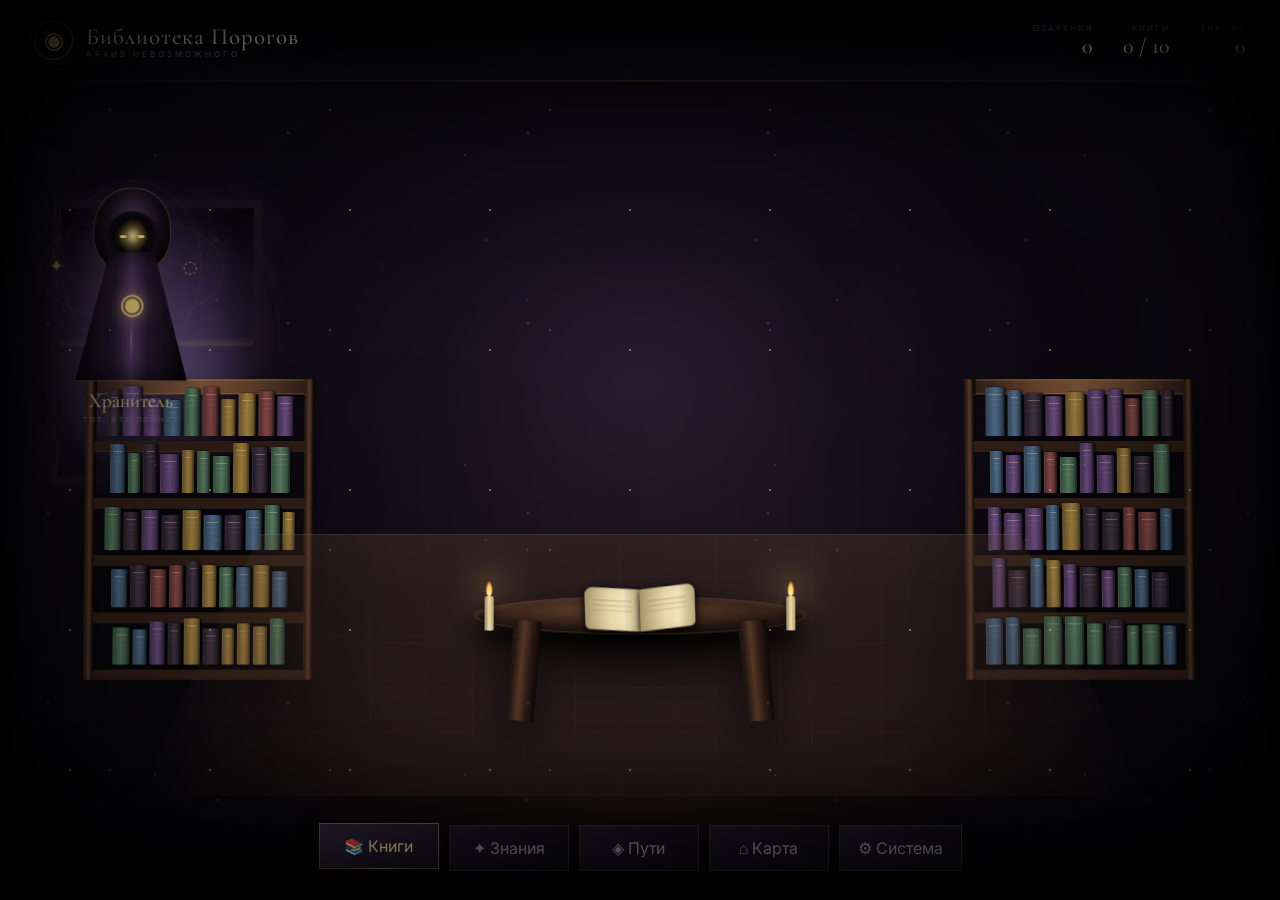
==== commit 6c3aefbf: "Update index.html" ====
--- a/Мистическая библиотека/index.html
+++ b/Мистическая библиотека/index.html
@@ -3639,7 +3639,7 @@
 
 </div>
 
-
+<script src="js/state.js"></script>
 <script>
 
 /* =========================================================
@@ -3873,188 +3873,6 @@
 ];
 
 
-/* =========================================================
-   СОСТОЯНИЕ
-========================================================= */
-
-const DEFAULT_STATE = {
-
-    books:[],
-    knowledge:[],
-    insights:0,
-
-    keeperTalk:false,
-    keeperStage:0,
-
-    puzzle:false,
-    ending:false,
-
-    room:"Главный зал",
-
-    quests:{
-        firstBook:false,
-        attention:false,
-        perception:false,
-        silence:false,
-        dream:false,
-        mirror:false
-    }
-
-};
-
-
-/* =========================================================
-   ЗАГРУЗКА
-========================================================= */
-
-let state = load();
-
-
-function createDefaultState(){
-
-    return JSON.parse(
-        JSON.stringify(DEFAULT_STATE)
-    );
-
-}
-
-
-function load(){
-
-    try{
-
-        const raw =
-            localStorage.getItem(
-                "threshold_library_save"
-            );
-
-        if(!raw){
-
-            return createDefaultState();
-
-        }
-
-        const parsed =
-            JSON.parse(raw);
-
-        const result = {
-            ...createDefaultState(),
-            ...parsed
-        };
-
-
-        /*
-         * ВАЖНО:
-         * старое сохранение могло не содержать
-         * новых полей quests.
-         */
-
-        result.quests = {
-            ...DEFAULT_STATE.quests,
-            ...(parsed.quests || {})
-        };
-
-
-        if(!Array.isArray(result.books)){
-            result.books=[];
-        }
-
-        if(!Array.isArray(result.knowledge)){
-            result.knowledge=[];
-        }
-
-
-        /*
-         * Восстанавливаем логические флаги
-         * из уже реально прочитанных книг.
-         */
-
-        result.quests.firstBook =
-            result.books.length >= 1;
-
-        result.quests.attention =
-            result.books.includes("attention");
-
-        result.quests.perception =
-            result.books.includes("perception");
-
-        result.quests.silence =
-            result.books.includes("silence");
-
-        result.quests.dream =
-            result.books.includes("dream");
-
-        result.quests.mirror =
-            result.books.includes("mirror");
-
-
-        /*
-         * puzzle должен восстанавливаться
-         * даже если сохранение старого формата.
-         */
-
-        if(
-            result.books.includes("mirror") ||
-            result.knowledge.includes("mirror")
-        ){
-
-            result.puzzle=true;
-
-        }
-
-
-        if(
-            result.books.includes("dawn") ||
-            result.knowledge.includes("awakening")
-        ){
-
-            result.ending=true;
-
-        }
-
-
-        return result;
-
-    }catch(error){
-
-        console.warn(
-            "Ошибка загрузки сохранения:",
-            error
-        );
-
-        return createDefaultState();
-
-    }
-
-}
-
-
-/* =========================================================
-   СОХРАНЕНИЕ
-========================================================= */
-
-function save(){
-
-    try{
-
-        localStorage.setItem(
-            "threshold_library_save",
-            JSON.stringify(state)
-        );
-
-        updateUI();
-
-    }catch(error){
-
-        console.error(
-            "Не удалось сохранить игру:",
-            error
-        );
-
-    }
-
-}
-
 
 /* =========================================================
    ИНИЦИАЛИЗАЦИЯ
@@ -5882,4 +5700,4 @@
 </script>
 
 </body>
-</html>+</html>
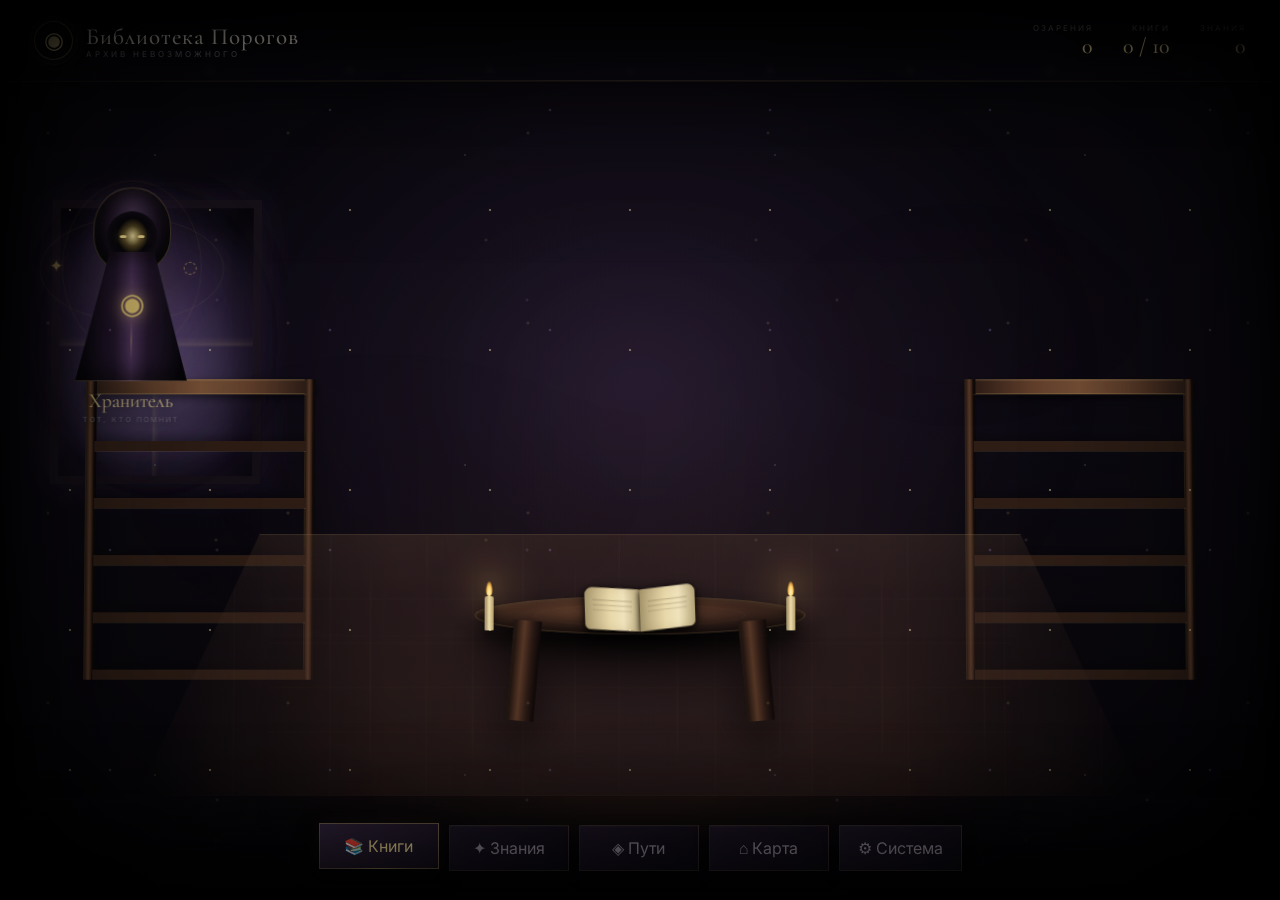
==== commit 5ee558b0: "Add files via upload" ====
--- a/Мистическая библиотека/index.html
+++ b/Мистическая библиотека/index.html
@@ -3640,218 +3640,15 @@
 </div>
 
 <script src="js/state.js"></script>
+<script src="js/books.js"></script>
+
 <script>
 
 /* =========================================================
    ДАННЫЕ ИГРЫ
 ========================================================= */
 
-const BOOKS = [
-
-{
-    id:"threshold",
-    title:"Книга Порога",
-    category:"Начало пути",
-    symbol:"Ⅰ",
-    description:
-        "О первой двери, которую невозможно увидеть глазами.",
-    text:[
-        "У каждой библиотеки есть дверь, которой нет на плане здания.",
-        "Она появляется только тогда, когда человек перестаёт искать выход.",
-        "Первый порог не ведёт в другую комнату. Он ведёт к другому способу смотреть.",
-        "Поэтому старые хранители никогда не спрашивали посетителя: «Что ты ищешь?»",
-        "Они спрашивали: «Что ты готов перестать считать невозможным?»"
-    ],
-    insight:
-        "Первый шаг — заметить то, что всегда находилось перед глазами.",
-    knowledge:"attention"
-},
-
-{
-    id:"attention",
-    title:"Искусство Внимания",
-    category:"Практика",
-    symbol:"Ⅱ",
-    description:
-        "О способности видеть больше одного слоя происходящего.",
-    text:[
-        "Внимание похоже на свечу в огромной комнате.",
-        "Оно не создаёт предметы. Оно решает, какие из них будут существовать для тебя.",
-        "Человек может пройти мимо тысячи деталей и помнить лишь одну.",
-        "Но если внимание становится тихим, пространство начинает возвращать забытые вещи.",
-        "Тогда библиотека перестаёт быть зданием и становится разговором."
-    ],
-    insight:
-        "Куда направлено внимание — там постепенно возникает твой мир.",
-    knowledge:"attention2"
-},
-
-{
-    id:"perception",
-    title:"Вторая Сторона Зеркала",
-    category:"Восприятие",
-    symbol:"Ⅲ",
-    description:
-        "Небольшое руководство по сомнению в очевидном.",
-    text:[
-        "Зеркало ничего не показывает.",
-        "Оно лишь возвращает тебе то, что ты принёс к нему.",
-        "Если ты приходишь с уверенностью, оно отражает уверенность.",
-        "Если приходишь со страхом, оно становится тёмным.",
-        "Но если смотреть достаточно долго, появляется странный момент:",
-        "ты начинаешь замечать, что отражение смотрит первым."
-    ],
-    insight:
-        "Восприятие — не окно. Это соавтор реальности.",
-    knowledge:"perception"
-},
-
-{
-    id:"silence",
-    title:"Комната Тишины",
-    category:"Тишина",
-    symbol:"Ⅳ",
-    description:
-        "Книга без единого ответа.",
-    text:[
-        "В комнате Тишины нет мебели.",
-        "Нет окон.",
-        "Нет даже книги.",
-        "Поэтому первое желание посетителя — уйти.",
-        "Если он остаётся, сначала исчезают звуки.",
-        "Потом исчезает необходимость отвечать.",
-        "И наконец становится слышно то, что всё это время происходило внутри."
-    ],
-    insight:
-        "Тишина не является отсутствием звука. Она является отсутствием лишнего.",
-    knowledge:"silence"
-},
-
-{
-    id:"dream",
-    title:"Атлас Сновидений",
-    category:"Сновидение",
-    symbol:"Ⅴ",
-    description:
-        "Карта мест, которых нет после пробуждения.",
-    text:[
-        "Некоторые комнаты существуют только во сне.",
-        "И всё же иногда после пробуждения человек помнит их точнее собственной квартиры.",
-        "В старых записях говорится: если одно и то же место снится трижды, оно уже не сон.",
-        "Это библиотека пытается вспомнить тебя.",
-        "Не пытайся управлять сновидением.",
-        "Сначала научись замечать, когда оно началось."
-    ],
-    insight:
-        "Осознанность начинается с вопроса: «Когда я перестал замечать, что сплю?»",
-    knowledge:"dream"
-},
-
-{
-    id:"intention",
-    title:"Книга Намерения",
-    category:"Воля",
-    symbol:"Ⅵ",
-    description:
-        "О разнице между желанием и направлением.",
-    text:[
-        "Желание говорит: «Я хочу».",
-        "Намерение говорит: «Я иду».",
-        "Первое может исчезнуть утром.",
-        "Второе продолжает двигаться даже тогда, когда человек сомневается.",
-        "Поэтому намерение не является силой.",
-        "Это направление, которое ты выбираешь снова и снова."
-    ],
-    insight:
-        "Намерение — это действие, которому не нужно настроение.",
-    knowledge:"intention"
-},
-
-{
-    id:"shadow",
-    title:"Архив Теней",
-    category:"Тень",
-    symbol:"Ⅶ",
-    description:
-        "Истории о вещах, которые человек предпочитает не замечать.",
-    text:[
-        "В библиотеке есть полка, куда никто не ставит книги.",
-        "На ней лежат вещи, которые люди забыли о себе.",
-        "Страх.",
-        "Зависть.",
-        "Гордость.",
-        "Незаконченные слова.",
-        "Хранитель говорит, что эту полку нельзя уничтожить.",
-        "Потому что человек, уничтоживший собственную тень, потеряет и собственный свет."
-    ],
-    insight:
-        "Тень не требует уничтожения. Ей требуется быть увиденной.",
-    knowledge:"shadow"
-},
-
-{
-    id:"mirror",
-    title:"Зеркальный Коридор",
-    category:"Переход",
-    symbol:"Ⅷ",
-    description:
-        "Коридор, который становится длиннее после каждого ответа.",
-    text:[
-        "На стенах Зеркального коридора нет дверей.",
-        "Но каждые несколько шагов зеркало показывает дверь позади.",
-        "Если повернуться, двери нет.",
-        "Если продолжить идти, появляется новая.",
-        "Хранитель утверждает, что коридор проверяет не смелость.",
-        "Он проверяет способность не возвращаться за каждым своим прошлым выбором."
-    ],
-    insight:
-        "Не каждый путь обязан быть обратимым.",
-    knowledge:"mirror"
-},
-
-{
-    id:"name",
-    title:"Имя, Которого Нет",
-    category:"Идентичность",
-    symbol:"Ⅸ",
-    description:
-        "Книга о том, что происходит, когда привычное имя перестаёт объяснять человека.",
-    text:[
-        "Имя удобно.",
-        "Оно позволяет быстро объяснить себе, кто ты.",
-        "Но однажды человек замечает, что имя описывает только прошлое.",
-        "И тогда возникает странная пустота.",
-        "В этой пустоте нет необходимости немедленно придумывать новое имя.",
-        "Иногда достаточно некоторое время побыть без определения."
-    ],
-    insight:
-        "Не всё неизвестное обязано немедленно получить имя.",
-    knowledge:"identity"
-},
-
-{
-    id:"dawn",
-    title:"Книга Рассвета",
-    category:"Пробуждение",
-    symbol:"Ⅹ",
-    description:
-        "Последняя книга первого круга.",
-    text:[
-        "Рассвет не является противоположностью ночи.",
-        "Он показывает, что ночь никогда не была окончательной.",
-        "Человек, прошедший библиотеку, часто ждёт большого откровения.",
-        "Но вместо него утром приходит обычный свет.",
-        "Обычная пыль.",
-        "Обычный стол.",
-        "Обычная книга.",
-        "И только взгляд становится немного другим."
-    ],
-    insight:
-        "Просветление не обязано выглядеть как чудо. Иногда оно выглядит как внимательность.",
-    knowledge:"awakening"
-}
-
-];
+
 
 
 /* =========================================================
@@ -3880,7 +3677,7 @@
 
 function init(){
 
-    createShelfBooks();
+  
 
     updateUI();
 
@@ -3913,67 +3710,7 @@
    КНИГИ НА ПОЛКАХ
 ========================================================= */
 
-function createShelfBooks(){
-
-    const rows =
-        document.querySelectorAll(
-            ".shelfRow"
-        );
-
-
-    rows.forEach(row=>{
-
-        /*
-         * Защита от повторного создания,
-         * если init случайно вызван повторно.
-         */
-
-        if(row.children.length>0){
-            return;
-        }
-
-
-        for(let i=0;i<10;i++){
-
-            const book =
-                document.createElement("div");
-
-
-            const colors=[
-                "gold",
-                "purple",
-                "red",
-                "green",
-                "blue",
-                "dark"
-            ];
-
-
-            book.className =
-                "book "+
-                colors[
-                    Math.floor(
-                        Math.random()*
-                        colors.length
-                    )
-                ];
-
-
-            book.style.height =
-                (34+Math.random()*16)+"px";
-
-
-            book.style.width =
-                (12+Math.random()*7)+"px";
-
-
-            row.appendChild(book);
-
-        }
-
-    });
-
-}
+
 
 
 /* =========================================================
@@ -4002,7 +3739,7 @@
         state.insights;
 
 
-    renderBooks();
+    
 
     renderKnowledge();
 
@@ -4017,248 +3754,18 @@
    КНИГИ
 ========================================================= */
 
-function renderBooks(){
-
-    const grid =
-        document.getElementById(
-            "booksGrid"
-        );
-
-
-    grid.innerHTML="";
-
-
-    BOOKS.forEach((book,index)=>{
-
-        const unlocked =
-            index===0 ||
-            state.books.includes(
-                BOOKS[index-1].id
-            );
-
-
-        const collected =
-            state.books.includes(
-                book.id
-            );
-
-
-        const card =
-            document.createElement("div");
-
-
-        card.className =
-            "bookCard "+
-            (!unlocked?"locked":"");
-
-
-        card.innerHTML=`
-
-            <span class="tag">
-                ${
-                    collected
-                    ? "прочитано"
-                    : unlocked
-                        ? "доступно"
-                        : "закрыто"
-                }
-            </span>
-
-            <div class="cover">
-                ${book.symbol}
-            </div>
-
-            <h3>
-                ${book.title}
-            </h3>
-
-            <p>
-                ${book.description}
-            </p>
-
-        `;
-
-
-        if(unlocked){
-
-            card.onclick=()=>{
-                openBook(index);
-            };
-
-        }
-
-
-        grid.appendChild(card);
-
-    });
-
-}
 
 
 /* =========================================================
    ОТКРЫТИЕ КНИГИ
 ========================================================= */
 
-function openBook(index){
-
-    const book =
-        BOOKS[index];
-
-
-    if(!book){
-        return;
-    }
-
-
-    const unlocked =
-        index===0 ||
-        state.books.includes(
-            BOOKS[index-1].id
-        );
-
-
-    if(!unlocked){
-
-        showToast(
-            "Эта книга пока не знает твоего имени."
-        );
-
-        return;
-
-    }
-
-
-    document.getElementById(
-        "readerTitle"
-    ).textContent =
-        book.title;
-
-
-    document.getElementById(
-        "readerAuthor"
-    ).textContent =
-        book.category+
-        " · том "+
-        book.symbol;
-
-
-    const text =
-        document.getElementById(
-            "readerText"
-        );
-
-
-    text.innerHTML =
-        book.text
-            .map(
-                p=>`<p>${p}</p>`
-            )
-            .join("");
-
-
-    document.getElementById(
-        "readerInsight"
-    ).textContent =
-        "✦ Озарение: "+
-        book.insight;
-
-
-    document.getElementById(
-        "readerButton"
-    ).textContent =
-        state.books.includes(book.id)
-            ? "Закрыть книгу"
-            : "Сохранить знание";
-
-
-    document
-        .getElementById("readerPanel")
-        .classList
-        .add("show");
-
-
-    window.currentBook =
-        book;
-
-}
 
 
 /* =========================================================
    ЗАВЕРШЕНИЕ ЧТЕНИЯ
 ========================================================= */
 
-function finishReading(){
-
-    const book =
-        window.currentBook;
-
-
-    if(!book){
-        return;
-    }
-
-
-    const wasRead =
-        state.books.includes(
-            book.id
-        );
-
-
-    if(!wasRead){
-
-        state.books.push(
-            book.id
-        );
-
-
-        if(
-            !state.knowledge.includes(
-                book.knowledge
-            )
-        ){
-
-            state.knowledge.push(
-                book.knowledge
-            );
-
-        }
-
-
-        state.insights += 1;
-
-
-        progressQuests(
-            book
-        );
-
-
-        /*
-         * ВАЖНО:
-         * сначала сохраняем состояние,
-         * затем обновляем карту.
-         */
-
-        save();
-
-        updateMap();
-
-
-        showToast(
-            "Озарение получено · "+
-            book.title
-        );
-
-
-        specialBookEvents(
-            book
-        );
-
-    }
-
-
-    closeReader();
-
-}
 
 
 /* =========================================================
@@ -5700,4 +5207,4 @@
 </script>
 
 </body>
-</html>
+</html>
